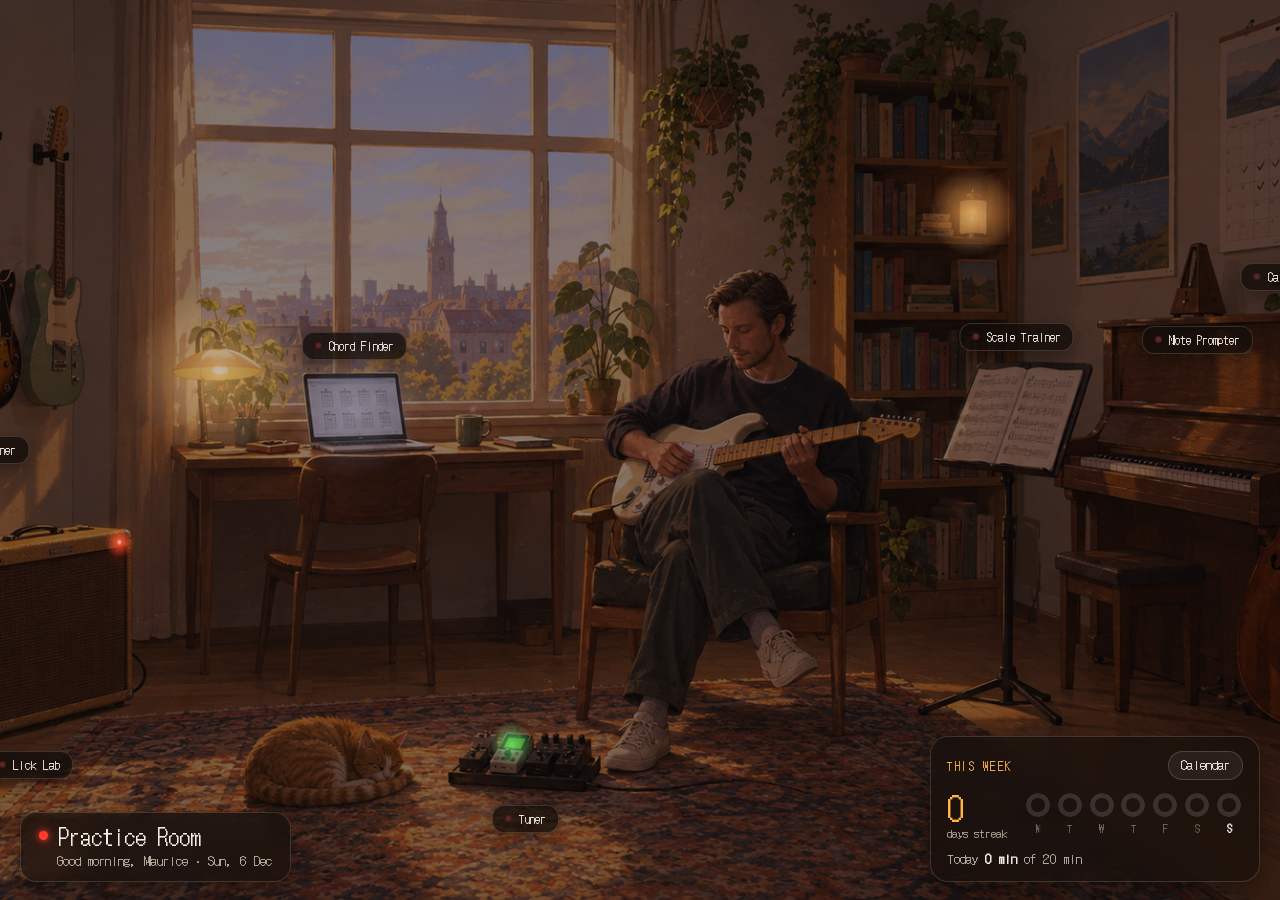
==== index.html @ 61f222e4 "Chord Finder round 2, jazz-guitar voice, Home polish Chord Finder - Progressions: centred "choose a " ====
<!doctype html>
<html lang="en">
<head>
<meta charset="utf-8">
<meta name="viewport" content="width=device-width, initial-scale=1, viewport-fit=cover">
<title>Practice Room</title>
<link rel="preconnect" href="https://fonts.googleapis.com">
<link href="https://fonts.googleapis.com/css2?family=Bricolage+Grotesque:opsz,wght@12..96,400;12..96,600;12..96,800&family=JetBrains+Mono:wght@400;600&family=DotGothic16&family=Pixelify+Sans:wght@400..700&family=VT323&family=Space+Mono:wght@400;700&family=Handjet:wght@300..700&display=swap" rel="stylesheet">
<style>
/* ════════════════════════════════════════════════════════════════════════════
   HOME · Practice Room (de kamer)
   Eén schermvullend beeld (home/room.png). Elk object in de kamer is een link naar een trainer.
   · Klikzones en labelplekken staan in "JOUW INSTELLINGEN" onderaan (TOOLS: spot + at).
   · Druk op E: bewerkmodus. Labels slepen; punten klikken rond een object en "Use zone" = nieuwe klikzone.
     Dat zijn overrides in practiceRoom.room (pos/zone, per bestandsnaam) bovenop TOOLS; "Copy as TOOLS code" maakt ze vast.
   · Druk op S: geheim menu (lettertype, labels, dag/nacht, beweging). Bewaard in deze browser (practiceRoom.room).
   · Beweging, zonder het beeld zelf te vervormen: lampjes flakkeren/pulseren, stof in de zonnestraal,
     damp uit de mok, zzz bij de kat, af en toe vogels achter het raam. Alles in SCENE (hoort bij dit beeld). Uit: motion:false.
   · Hover: alleen het label reageert (rec-lampje gaat aan), het beeld blijft zoals het is.
   · Dagdeel: 's avonds en 's nachts wordt de kamer donkerder en gaan de lampen meer gloeien.
     Testen: index.html?hour=22
   ════════════════════════════════════════════════════════════════════════════ */
:root{--bg:#0b0806;--tx:#f5efe6;--mut:#b8b0a3;--mut2:#7d766b;--glow:#ffb547;--teal:#4fe3d0;--violet:#b98cff;--rose:#ff8fab;--sky:#7cc4ff;
  --glass:rgba(18,13,10,.62);--rec:#ff3b30;
  --df:"DotGothic16";--dw:400;--dfs:1;--dls:0;   /* lo-fi lettertype voor titels en labels (keuze in het menu S) */
 --line:rgba(255,231,200,.16);color-scheme:dark}
*{box-sizing:border-box}
[hidden]{display:none!important}
html,body{height:100%}
body{margin:0;overflow:hidden;background:var(--bg);color:var(--tx);font:16px/1.5 "Bricolage Grotesque",-apple-system,BlinkMacSystemFont,system-ui,sans-serif;-webkit-font-smoothing:antialiased}
a{color:var(--tx)}
button{font:inherit;color:inherit;cursor:pointer}
a:focus-visible,button:focus-visible{outline:3px solid var(--glow);outline-offset:3px;border-radius:8px}
.m{font-family:"JetBrains Mono",ui-monospace,Menlo,monospace}
/* lo-fi lettertype: titel, labels, mini-kalender, kop van de kalender */
.brand h1,.brand p,.lab,.mh span,.mh button,.big b,.big small,.wk div,.mt,.calh h2,.cst b,.setbox h3{font-family:var(--df),"Bricolage Grotesque",sans-serif;letter-spacing:var(--dls)}
.brand h1,.lab b,.big b,.calh h2,.cst b,.setbox h3{font-weight:var(--dw)}

/* ── scène: het beeld bedekt altijd het hele venster; alles erin schaalt mee (posities in % van het beeld) ── */
.scene{position:fixed;inset:0;overflow:hidden;background:#1a110a;transition:filter .4s ease,transform .4s ease}
/* overgang naar een trainer: de kamer wordt iets onscherp en een warme sluier (zelfde kleur als --bg van shared/room.css)
   komt eroverheen; de trainer begint in diezelfde kleur en laat hem weer wegvloeien. Aankomen op Home: sluier vloeit weg
   zodra het beeld geladen is. Firefox kent geen View Transitions tussen pagina's, dus gewoon CSS. */
html{background:#8b5430}
.veil{position:fixed;inset:0;z-index:40;background:#8b5430;opacity:0;pointer-events:none;transition:opacity .38s ease}
body.arriving .veil{opacity:1;transition:none}
body.leave .veil{opacity:1}
body.leave .scene{filter:blur(4px);transform:scale(1.015)}
body.leave .brand,body.leave .mini{opacity:0;transition:opacity .25s}
.room{position:absolute;left:50%;top:50%;width:max(100vw,calc(100vh * var(--ar)));aspect-ratio:var(--ar);transform:translate(-50%,-50%)}
.art{position:absolute;inset:0;width:100%;height:100%;display:block;user-select:none;-webkit-user-drag:none}
/* dagdeel */
.tod{position:absolute;inset:0;pointer-events:none;mix-blend-mode:multiply;opacity:0;transition:opacity 2s}
/* lichtjes: zacht gloeiend, sterker naarmate het donkerder is (--n = 0 overdag … 1 's nachts) */
.gl{position:absolute;transform:translate(-50%,-50%);aspect-ratio:1;pointer-events:none;mix-blend-mode:screen;opacity:calc(var(--a) + var(--n,0) * var(--b))}
.gl i{position:absolute;inset:0;border-radius:50%;background:radial-gradient(circle,var(--c) 0,transparent 68%);animation:var(--k) var(--d) ease-in-out infinite}
@keyframes kFlick{0%,100%{opacity:1}7%{opacity:.82}9%{opacity:.97}31%{opacity:.9}52%{opacity:1}64%{opacity:.86}67%{opacity:.98}88%{opacity:.92}}
@keyframes kPulse{50%{opacity:.45}}
@keyframes kSlow{50%{opacity:.7;transform:scale(1.05)}}
.room.nolights .gl i{animation:none}
canvas.fx{position:absolute;inset:0;width:100%;height:100%;pointer-events:none}
/* hover: het object licht op */
svg.hit{position:absolute;inset:0;width:100%;height:100%}
.hp{fill:transparent;cursor:pointer;outline:none}
.hbg{fill:transparent;pointer-events:none}
/* labels bij de objecten */
.lab{position:absolute;transform:translate(-50%,-50%);display:grid;justify-items:center;gap:2px;text-decoration:none;padding:5px 12px 6px;border-radius:12px;
  background:rgba(18,13,10,.76);border:1px solid var(--line);box-shadow:0 6px 18px rgba(0,0,0,.35);
  font-size:calc(clamp(12px,.78vw,15px) * var(--dfs));line-height:1.25;white-space:nowrap;transition:background .25s,border-color .25s,opacity .2s}
body.lab-hover .lab:not(.on):not(:focus-visible){opacity:0;pointer-events:none}   /* menu: labels alleen bij hover */
body.lab-idle .lab:not(.on):not(:focus-visible){opacity:0;pointer-events:none;transition:opacity 1.6s ease}   /* menu: vervagen na x s zonder muis */
body.edit .lab{opacity:1!important;pointer-events:auto!important;cursor:grab;outline:1px dashed var(--teal);outline-offset:2px}   /* bewerkmodus: slepen */
body.edit .lab.drag{cursor:grabbing;border-color:var(--teal);z-index:3}
.lab b{display:flex;align-items:center;gap:7px}
.lab b::before{content:"";width:7px;height:7px;border-radius:50%;background:#5a2723;box-shadow:inset 0 0 0 1px rgba(0,0,0,.35);transition:background .15s,box-shadow .15s}   /* rec-lampje: uit */
.lab.on b::before{background:var(--rec);box-shadow:0 0 6px var(--rec),0 0 14px rgba(255,59,48,.55)}                                                            /* … en aan bij hover */
.lab small{position:absolute;left:50%;top:calc(100% + 6px);transform:translate(-50%,-4px);padding:4px 10px;border-radius:10px;background:rgba(20,14,10,.85);border:1px solid var(--line);
  color:#ffd79a;font-size:.86em;opacity:0;pointer-events:none;transition:opacity .25s,transform .25s}
.lab .bd{position:absolute;right:-8px;top:-8px;min-width:20px;height:20px;padding:0 6px;border-radius:999px;background:var(--teal);color:#06201c;font:600 11px/20px "JetBrains Mono",monospace;text-align:center;box-shadow:0 0 12px rgba(79,227,208,.6)}
.lab.on{background:rgba(30,20,12,.88);border-color:rgba(255,190,110,.5);z-index:2}
.lab.on small{opacity:1;transform:translate(-50%,0)}
/* bewerkmodus (toets E) */
body.edit .hp{fill:rgba(79,227,208,.12);stroke:var(--teal);stroke-width:1.5;stroke-dasharray:5 4;vector-effect:non-scaling-stroke}
body.edit .hbg{pointer-events:all;cursor:crosshair}
.draft{fill:rgba(255,181,71,.15);stroke:var(--glow);stroke-width:2;vector-effect:non-scaling-stroke;pointer-events:none}
.edbox{position:fixed;right:16px;bottom:16px;z-index:20;width:420px;padding:14px;border-radius:14px;background:#16120f;border:1px solid var(--teal);font-size:13px;box-shadow:0 18px 40px rgba(0,0,0,.6)}
.edbox p{margin:0 0 8px;color:var(--mut)}.edbox p b{color:var(--tx)}.edbox .fine{margin:10px 0 0;font-size:12px;color:var(--mut2)}
.edbox ul{margin:0 0 10px;padding-left:18px;color:var(--mut)}.edbox li{margin:2px 0}
.edbox select{background:#0d0b09;color:var(--tx);border:1px solid var(--line);border-radius:8px;padding:5px 8px;font:inherit}
.edbox .calbtn:disabled{opacity:.4;cursor:default}
.edbox textarea{width:100%;height:60px;background:#0d0b09;color:var(--tx);border:1px solid var(--line);border-radius:8px;font:12px/1.4 "JetBrains Mono",monospace;padding:8px;resize:vertical}
.edbox .row{display:flex;gap:8px;margin-top:8px;align-items:center}.edbox output{margin-left:auto;color:var(--teal)}
/* geheim menu (toets S) */
.setbox{position:fixed;right:16px;top:16px;z-index:21;width:330px;max-height:calc(100vh - 32px);overflow:auto;padding:14px 16px;border-radius:16px;background:#16120f;border:1px solid rgba(255,59,48,.45);font-size:13px;box-shadow:0 18px 40px rgba(0,0,0,.6)}
.sh{display:flex;align-items:center;justify-content:space-between}.setbox h3{margin:0;font-size:calc(20px * var(--dfs))}
.x2{width:30px;height:30px;border-radius:50%;border:1px solid rgba(255,255,255,.16);background:transparent;font-size:14px}.x2:hover{border-color:var(--glow)}
.setbox .note{margin:4px 0 6px;color:var(--mut);font-size:12px}
.sgh{margin:12px 0 2px;font-size:11px;letter-spacing:.14em;text-transform:uppercase;color:var(--glow)}
.sr{display:flex;align-items:center;justify-content:space-between;gap:10px;padding:4px 0;cursor:pointer}.sr.sub{padding-left:14px;color:var(--mut)}.sr.off{opacity:.35;pointer-events:none}
.sr select{background:#0d0b09;color:var(--tx);border:1px solid var(--line);border-radius:8px;padding:4px 8px;font:inherit;max-width:180px}
.sr input[type=checkbox]{width:16px;height:16px;accent-color:var(--rec)}.sr input[type=range]{width:110px;accent-color:var(--glow)}
.sr .rv{display:flex;align-items:center;gap:8px}.sr output{min-width:30px;text-align:right;color:var(--tx);font:12px "JetBrains Mono",monospace}
.setbox .row{display:flex;gap:8px;margin-top:12px}

/* ── vaste lagen boven de scène ── */
.brand{position:fixed;left:20px;bottom:18px;z-index:5;padding:10px 18px 11px;border-radius:16px;background:var(--glass);border:1px solid var(--line);backdrop-filter:blur(10px);-webkit-backdrop-filter:blur(10px);box-shadow:0 10px 30px rgba(0,0,0,.35)}
body.brand-tr .brand{left:auto;right:20px;bottom:auto;top:18px}   /* menu S: plek van de titel */
body.brand-tl .brand{bottom:auto;top:18px}
.brand h1{margin:0;display:flex;align-items:center;gap:10px;font-size:calc(22px * var(--dfs));line-height:1.1}
.live{width:9px;height:9px;border-radius:50%;background:var(--rec);box-shadow:0 0 6px var(--rec),0 0 16px rgba(255,59,48,.6);animation:rec 2s ease-in-out infinite}   /* rec-lampje: knippert */
@keyframes rec{0%,52%{opacity:1}62%,92%{opacity:.18;box-shadow:none}}
@keyframes pulse{50%{opacity:.35}}
.brand p{margin:3px 0 0 18px;font-size:13px;color:var(--mut)}
.mini{position:fixed;right:20px;bottom:18px;z-index:5;width:330px;padding:14px 16px 13px;border-radius:18px;background:var(--glass);border:1px solid var(--line);backdrop-filter:blur(12px);-webkit-backdrop-filter:blur(12px);box-shadow:0 14px 34px rgba(0,0,0,.4)}
.mh{display:flex;align-items:center;justify-content:space-between;gap:10px;margin-bottom:10px}
.mh span{font-size:12px;letter-spacing:.14em;text-transform:uppercase;color:var(--glow)}
.mh button{border:1px solid rgba(255,255,255,.16);background:rgba(255,255,255,.06);border-radius:999px;padding:4px 12px;font-size:12.5px}
.mh button:hover{border-color:var(--glow)}
.mrow{display:flex;align-items:center;gap:16px}
.big{display:grid;line-height:1}.big b{font-size:calc(34px * var(--dfs));color:var(--glow)}.big small{font-size:11.5px;color:var(--mut);margin-top:4px}
.wk{display:grid;grid-template-columns:repeat(7,1fr);gap:4px;flex:1}
.wk div{display:grid;justify-items:center;gap:4px;font-size:10.5px;color:var(--mut2)}
.dr{width:24px;height:24px;border-radius:50%;background:conic-gradient(var(--glow) calc(var(--p) * 1turn),rgba(255,255,255,.13) 0);-webkit-mask:radial-gradient(circle,transparent 6.5px,#000 7.5px);mask:radial-gradient(circle,transparent 6.5px,#000 7.5px)}
.dr.met{background:var(--glow);box-shadow:0 0 10px rgba(255,181,71,.55);-webkit-mask:none;mask:none}
.dr.rest{background:none;box-shadow:inset 0 0 0 1px rgba(255,255,255,.18);-webkit-mask:none;mask:none}
.dr.fut{opacity:.35}
.wk .td{color:var(--tx);font-weight:600}
.mt{margin-top:9px;font-size:13px;color:var(--mut)}.mt b{color:var(--tx)}

/* ── volledige kalender (venster) ── */
dialog.cdlg{width:min(1160px,94vw);max-height:92vh;padding:0;border:1px solid var(--line);border-radius:24px;background:rgba(16,12,10,.94);color:var(--tx);box-shadow:0 30px 80px rgba(0,0,0,.7)}
dialog.cdlg::backdrop{background:rgba(6,4,3,.5);backdrop-filter:blur(5px)}
.x{position:absolute;right:16px;top:14px;width:36px;height:36px;border-radius:50%;border:1px solid rgba(255,255,255,.16);background:transparent;font-size:18px;z-index:7}
.x:hover{border-color:var(--glow)}
.cal{position:relative;padding:28px;--cs:15px}
.calh{display:flex;flex-wrap:wrap;align-items:flex-end;justify-content:space-between;gap:16px 32px;margin-bottom:22px;padding-right:44px}
.calh h2{margin:0;font-size:36px;font-weight:800;letter-spacing:-.025em}
.cst{display:flex;flex-wrap:wrap;gap:10px 30px}.cst div{display:grid}.cst b{font-size:22px;font-weight:700;color:var(--glow)}.cst small{font-size:12px;color:var(--mut)}
.calbox{overflow-x:auto;padding-bottom:6px}
.calmo{display:grid;gap:4px;margin-left:38px;font-size:11px;color:var(--mut2);height:16px;width:max-content}
.calrow{display:flex;gap:8px;width:max-content}
.calwd{display:grid;grid-template-rows:repeat(7,var(--cs));gap:4px;width:30px;font-size:11px;color:var(--mut2)}.calwd span{line-height:var(--cs)}
.calgrid{display:grid;grid-template-rows:repeat(7,var(--cs));grid-auto-flow:column;gap:4px}
.cd{width:var(--cs);height:var(--cs);border-radius:50%;border:0;padding:0;background:rgba(255,255,255,.07);cursor:pointer;transition:transform .15s}
.cd:hover{transform:scale(1.35)}
.cd.fut{background:transparent;cursor:default}.cd.rest:not(.on){background:transparent;box-shadow:inset 0 0 0 1px rgba(255,255,255,.12)}
.cd.on{box-shadow:0 0 8px rgba(255,181,71,.25)}
.cd.met{box-shadow:0 0 0 2px #f5efe6,0 0 12px 2px rgba(255,181,71,.45);opacity:1!important}
.cd.today:not(.met){outline:2px solid var(--glow);outline-offset:2px;animation:pulse 2.4s ease-in-out infinite}
.calf{display:flex;flex-wrap:wrap;align-items:center;justify-content:space-between;gap:12px;margin-top:16px}
.callg{display:flex;flex-wrap:wrap;gap:8px 20px;font-size:13px;color:var(--mut)}
.callg i{display:inline-block;width:11px;height:11px;border-radius:50%;margin-right:7px;vertical-align:-1px}
.callg i.p{background:var(--violet)}.callg i.c{background:var(--rose)}.callg i.f{background:var(--teal)}.callg i.s{background:var(--glow)}.callg i.cf{background:var(--sky)}.callg i.m{background:#f5efe6}.callg i.r{background:transparent;box-shadow:inset 0 0 0 2px #f5efe6}
.calbtn{border:1px solid rgba(255,255,255,.14);background:rgba(255,255,255,.05);color:var(--tx);border-radius:999px;padding:7px 14px;font:inherit;font-size:13px;cursor:pointer}
.calbtn:hover,.calbtn[aria-expanded="true"]{border-color:var(--glow)}
.calgoals{margin-top:14px;padding-top:14px;border-top:1px solid rgba(255,255,255,.08)}.calgoals p{margin:0 0 10px;font-size:13px;color:var(--mut)}
.gl2{display:flex;flex-wrap:wrap;gap:10px}.gl2 label{display:grid;gap:4px;font-size:12px;color:var(--mut)}
.gl2 input{width:84px;background:rgba(255,255,255,.06);border:1px solid rgba(255,255,255,.14);border-radius:10px;color:var(--tx);padding:7px 9px;font:inherit;font-size:15px}
.gl2 small{font-size:11px;color:var(--mut2)}
.caltip{position:absolute;z-index:5;white-space:pre-line;pointer-events:none;background:#16151c;border:1px solid rgba(255,255,255,.14);border-radius:10px;padding:8px 11px;font-size:12.5px;line-height:1.45;max-width:340px;box-shadow:0 12px 30px rgba(0,0,0,.5)}
.calpop{position:absolute;z-index:6;width:250px;background:#16151c;border:1px solid rgba(255,181,71,.4);border-radius:14px;padding:14px;box-shadow:0 18px 40px rgba(0,0,0,.6)}
.calpop p{margin:4px 0 10px;font-size:13px;color:var(--mut)}
.stp{display:flex;align-items:center;justify-content:space-between;gap:8px;margin-bottom:10px}
.stp button{width:36px;height:36px;border-radius:50%;border:1px solid rgba(255,255,255,.18);background:transparent;color:var(--tx);font-size:20px;cursor:pointer}
.stp output{font-size:20px;font-weight:700;color:var(--glow)}
.qk{display:flex;flex-wrap:wrap;gap:6px}.qk button{border:0;border-radius:999px;padding:5px 10px;background:rgba(255,255,255,.08);color:var(--tx);font:inherit;font-size:12px;cursor:pointer}
.qk button:hover,.stp button:hover{background:rgba(255,181,71,.2)}
.bk{margin-top:22px;padding-top:18px;border-top:1px solid rgba(255,255,255,.08);display:grid;justify-items:center;text-align:center;color:var(--mut)}.bk .prb-row{justify-content:center}
.prb-row{display:flex;flex-wrap:wrap;gap:8px}.prb-msg{margin:8px 0 0;font-size:13px;line-height:1.45;opacity:.8}
.foot{margin:14px 0 0;font-size:13px;color:var(--mut2);text-align:center}
@media (prefers-reduced-motion:reduce){.gl i,.live{animation:none}.scene,.lab{transition:none}body.leave .scene{filter:none;transform:none}}   /* de sluier vervaagt wel (alleen doorzichtigheid) */
</style>
</head>
<body class="arriving">
<div class="scene" id="scene">
  <div class="room" id="room">
    <img class="art" id="art" alt="" draggable="false">
    <div class="tod" id="todCool"></div>
    <div class="tod" id="todNight"></div>
    <div id="gls"></div>
    <canvas class="fx" id="fx" aria-hidden="true"></canvas>
    <svg class="hit" id="hit" aria-hidden="true"></svg>
    <nav id="labs" aria-label="Trainers"></nav>
  </div>
</div>

<header class="brand"><h1><span class="live" aria-hidden="true"></span><span id="brandT"></span></h1><p id="greet"></p></header>

<aside class="mini" id="mini" aria-label="Practice this week">
  <div class="mh"><span id="miniH"></span><button type="button" id="openCal"></button></div>
  <div class="mrow"><div class="big"><b id="mStreak">0</b><small id="mStreakL"></small></div><div class="wk" id="mWeek"></div></div>
  <div class="mt" id="mToday"></div>
</aside>

<dialog class="cdlg" id="calDlg" aria-labelledby="calH">
  <button type="button" class="x" id="calClose" aria-label="Close">✕</button>
  <!-- oefenkalender: één stip per dag; teal = Fretboard, goud = Scale, violet = Note Prompter, wit = zonder app; ring = dagdoel gehaald -->
  <section class="cal" id="cal">
    <div class="calh"><h2 id="calH"></h2><div class="cst" id="calStats"></div></div>
    <div class="calbox"><div class="calmo" id="calMonths"></div><div class="calrow"><div class="calwd" id="calWd"></div><div class="calgrid" id="calGrid" role="grid"></div></div></div>
    <div class="calf"><div class="callg" id="calLegend"></div><button type="button" class="calbtn" id="calGoalsBtn" aria-expanded="false"></button></div>
    <div class="calgoals" id="calGoals" hidden></div>
    <div class="caltip" id="calTip" role="tooltip" hidden></div>
    <div class="calpop" id="calPop" role="dialog" hidden></div>
    <div class="bk" aria-label="Backup"><div id="prBackup" data-app="Home" data-btn="calbtn"></div></div>
    <p class="foot" id="foot"></p>
  </section>
</dialog>

<div class="veil" aria-hidden="true"></div>

<div class="edbox" id="edBox" hidden>
  <p><b>Edit mode</b> · press E to leave</p>
  <ul>
    <li><b>Move a label:</b> drag it. It stays there.</li>
    <li><b>New click zone:</b> click points around an object (dashed = current zones), pick the object below and press <b>Use zone</b>.</li>
  </ul>
  <textarea id="edOut" readonly spellcheck="false" placeholder="Points of the new zone appear here"></textarea>
  <div class="row"><button type="button" class="calbtn" id="edUndo">Undo point</button><button type="button" class="calbtn" id="edClear">Clear</button><output class="m" id="edPos"></output></div>
  <div class="row"><select id="edFor" aria-label="Object for the new zone"></select><button type="button" class="calbtn" id="edUse">Use zone</button></div>
  <div class="row"><button type="button" class="calbtn" id="edReset">Reset positions</button><button type="button" class="calbtn" id="edCode">Copy as TOOLS code</button><output id="edMsg"></output></div>
  <p class="fine">Changes are saved in this browser only. To keep them for good (other browsers too), press <b>Copy as TOOLS code</b> and paste it over <span class="m">const TOOLS</span> in index.html.</p>
</div>

<div class="setbox" id="setBox" role="dialog" aria-labelledby="setH" hidden>
  <div class="sh"><h3 id="setH">Settings</h3><button type="button" class="x2" id="setClose" aria-label="Close">✕</button></div>
  <p class="note">Secret menu: press S to open or close. Saved in this browser.</p>
  <div id="setRows"></div>
  <p class="note" id="setRm" hidden>Animations are turned off in Windows, so the room stays still.</p>
  <div class="row"><button type="button" class="calbtn" id="setReset">Reset to defaults</button></div>
</div>

<script>

/* ══ BACK-UP · gelijk in alle Practice Room-pagina's (Home, Fretboard Trainer, Scale Trainer, Note Prompter, Chord Moves) ══════
   Exporteren: alle Practice Room-gegevens die deze pagina kan zien → één .json-bestand in je Downloads.
   Importeren: één of meer van die bestanden → samenvoegen met wat er al is → pagina herladen.
     · Instellingen, voortgang en progressies: de geïmporteerde versie vervangt de huidige.
     · Oefenlogboeken en zelf ingevulde minuten (kalender): per dag samengevoegd, de hoogste waarde blijft.
   Het wegschrijven gebeurt ná het herladen en vóórdat de app zijn gegevens leest, zodat de app ze niet meteen
   weer overschrijft met wat hij nog in zijn geheugen had.
   Knoppen verschijnen in elk element met id="prBackup" (data-app = naam van de pagina, data-btn = knopstijl). */
var PRB=(function(){
  'use strict';
  var RX=/^(fretTrainer|toonladderTrainer|practiceRoom|notePrompter|chordMoves|chordFinder)/;
  var APPS=[['fretTrainer','Fretboard Trainer'],['toonladderTrainer','Scale Trainer'],['notePrompter','Note Prompter'],['chordMoves','Chord Moves'],['chordFinder','Chord Finder'],['practiceRoom','Home and shared settings']];
  var LOGS=/(\.log|:log|^practiceRoom\.manual)$/;
  var TXT={exp:'Export backup',imp:'Import backup…',
    saved:function(f,list){return 'Saved '+f+' with: '+list+'.';},
    missing:function(list){return ' Not visible from this page: '+list+'. If you used that in this browser, export from there too.';},
    done:function(list,n){return 'Imported '+n+' item'+(n===1?'':'s')+': '+list+'.';},
    none:'Nothing to export yet.',bad:function(n){return n+' file'+(n===1?' is':'s are')+' not a Practice Room backup.';},
    note:'One file with your progress, settings and practice log. Use it to move to another browser or computer.'};
  var ls=null;try{ls=window.localStorage;}catch(e){}

  /* een vorige import afmaken (na het herladen, vóór de app iets leest) */
  try{var pend=sessionStorage.getItem('prImport');
    if(pend&&ls){sessionStorage.removeItem('prImport');var P=JSON.parse(pend);
      Object.keys(P.data).forEach(function(k){if(RX.test(k))ls.setItem(k,P.data[k]);});
      sessionStorage.setItem('prImportDone',JSON.stringify({apps:P.apps,n:P.n,bad:P.bad}));}}catch(e){}

  function appsIn(keys){return APPS.filter(function(a){return keys.some(function(k){return k.indexOf(a[0])===0;});}).map(function(a){return a[1];});}
  function snapshot(){var d={};if(!ls)return d;for(var i=0;i<ls.length;i++){var k=ls.key(i);if(k&&RX.test(k))d[k]=ls.getItem(k);}return d;}
  /* logboeken per dag samenvoegen: de grootste waarde (seconden of minuten) wint */
  function mergeLog(a,b){var A,B;try{A=JSON.parse(a)||{};}catch(e){A={};}try{B=JSON.parse(b)||{};}catch(e){return a;}
    var size=function(v){return typeof v==='number'?v:v&&typeof v==='object'?(+v.s||0):0;};
    Object.keys(B).forEach(function(day){if(!(day in A)||size(B[day])>size(A[day]))A[day]=B[day];});
    return JSON.stringify(A);}
  function stamp(){var d=new Date();return d.getFullYear()+'-'+('0'+(d.getMonth()+1)).slice(-2)+'-'+('0'+d.getDate()).slice(-2);}

  function doExport(app,msg){var data=snapshot(),keys=Object.keys(data);
    if(!keys.length){msg(TXT.none);return;}
    var file='practice-room-backup-'+stamp()+'.json';
    var blob=new Blob([JSON.stringify({type:'practice-room-backup',v:1,created:new Date().toISOString(),from:app,data:data},null,1)],{type:'application/json'});
    var a=document.createElement('a');a.href=URL.createObjectURL(blob);a.download=file;document.body.appendChild(a);a.click();
    setTimeout(function(){URL.revokeObjectURL(a.href);a.remove();},3000);
    var have=appsIn(keys),miss=APPS.slice(0,4).map(function(x){return x[1];}).filter(function(n){return have.indexOf(n)<0;});
    msg(TXT.saved(file,have.join(', '))+(miss.length?TXT.missing(miss.join(', ')):''));}

  function doImport(files,msg){
    Promise.all([].map.call(files,function(f){return f.text();})).then(function(texts){
      var cur=snapshot(),out={},bad=0;
      texts.forEach(function(t){var o;try{o=JSON.parse(t);}catch(e){o=null;}
        if(!o||o.type!=='practice-room-backup'||!o.data||typeof o.data!=='object'){bad++;return;}
        Object.keys(o.data).forEach(function(k){var v=o.data[k];if(!RX.test(k)||typeof v!=='string')return;
          var base=k in out?out[k]:cur[k];out[k]=LOGS.test(k)&&base!=null?mergeLog(base,v):v;});});
      var keys=Object.keys(out);
      if(!keys.length){msg(TXT.bad(bad||files.length));return;}
      try{sessionStorage.setItem('prImport',JSON.stringify({data:out,apps:appsIn(keys),n:keys.length,bad:bad}));}catch(e){msg('Could not import: '+e.message);return;}
      location.reload();});}

  function mount(){var el=document.getElementById('prBackup');if(!el||el.dataset.ready)return;el.dataset.ready='1';
    var app=el.dataset.app||document.title,cls=el.dataset.btn||'';
    el.innerHTML='<div class="prb-row"><button type="button" class="'+cls+'" data-prb="exp">'+TXT.exp+'</button>'
      +'<button type="button" class="'+cls+'" data-prb="imp">'+TXT.imp+'</button>'
      +'<input type="file" accept=".json,application/json" multiple hidden aria-label="Backup files"></div>'
      +'<p class="prb-msg" role="status">'+TXT.note+'</p>';
    var m=el.querySelector('.prb-msg'),inp=el.querySelector('input'),msg=function(t){m.textContent=t;};
    el.querySelector('[data-prb="exp"]').onclick=function(){doExport(app,msg);};
    el.querySelector('[data-prb="imp"]').onclick=function(){inp.value='';inp.click();};
    inp.onchange=function(){if(inp.files&&inp.files.length)doImport(inp.files,msg);};
    try{var dn=sessionStorage.getItem('prImportDone');if(dn){sessionStorage.removeItem('prImportDone');var D=JSON.parse(dn);
      msg(TXT.done(D.apps.join(', '),D.n)+(D.bad?' '+TXT.bad(D.bad):''));var dt=el.closest('details');if(dt)dt.open=true;var hs=el.closest('[hidden]');if(hs)hs.hidden=false;if(el.scrollIntoView)setTimeout(function(){el.scrollIntoView({block:'center'});},300);}}catch(e){}}
  if(document.readyState==='loading')document.addEventListener('DOMContentLoaded',mount);else setTimeout(mount,0);
  return{mount:mount,mergeLog:mergeLog};
})();
/* ╔══════════════════════════════════════════════════════════════════════════╗
   ║  JOUW INSTELLINGEN — alleen hier aanpassen                                ║
   ║  Pas de tekst tussen de aanhalingstekens aan. Laat komma's en haakjes      ║
   ║  staan. Na opslaan: pagina vernieuwen.                                    ║
   ╚══════════════════════════════════════════════════════════════════════════╝ */
const CONFIG={
  name:'Maurice',
  brand:'Practice Room',
  greetings:{morning:'Good morning',afternoon:'Good afternoon',evening:'Good evening',night:'Good night'},
  image:'home/room.png',     /* het beeld van de kamer */
  imageSize:[1672,941],      /* breedte en hoogte in pixels; alle coördinaten hieronder gaan over dit beeld */
  dayNight:true,             /* false = altijd de kamer zoals op het beeld */
  motion:true,               /* false = de kamer staat stil (lampjes, stofjes, damp, vogels) */
                             /* dayNight en motion zijn de standaard; het geheime menu (toets S) overschrijft ze en onthoudt dat in deze browser */
  footer:'Progress is saved in this browser. Open the trainers in the same browser to keep it.'
};

/* Trainers: één blok { … } per trainer.
   spot = de klikzone: punten [x,y] rond het object, in pixels van het beeld (druk E op de pagina om ze te tekenen).
   at   = waar het label staat [x,y].
   Makkelijker: druk E op de pagina, sleep de labels en teken zones; "Copy as TOOLS code" geeft dit hele blok terug om hier te plakken.
   live = 'fretboard', 'scales', 'prompter' of 'moves' toont je actuele voortgang in het label.
   (Chord Moves, de piano, staat hier bewust niet meer; chord-moves.html en zijn gegevens blijven bestaan.) */
const TOOLS=[
  {file:'fretboard-trainer.html', name:'Fretboard Trainer', tagline:'Find every note, on every string.', live:'fretboard',
   spot:[[0,240],[42,232],[50,92],[46,64],[64,58],[82,90],[78,232],[102,250],[136,250],[138,88],[150,82],[162,88],[166,252],[194,270],[210,268],[214,110],[222,104],[234,108],[236,268],[254,286],[254,420],[236,428],[198,420],[160,434],[120,432],[100,446],[60,450],[0,447]], at:[126,470]},
  {file:'lick-lab.html', name:'Lick Lab', tagline:'Record a lick, play it over every chord.',
   spot:[[92,568],[110,560],[180,553],[185,546],[235,545],[240,552],[300,555],[306,565],[305,738],[290,750],[150,772],[96,772]], at:[198,800]},
  {file:'chord-finder.html', name:'Chord Finder', tagline:'Every voicing of a chord, all over the neck.',
   spot:[[484,392],[589,387],[592,456],[622,463],[620,474],[498,476],[486,466]], at:[537,362]},
  {file:'tuner.html', name:'Tuner', tagline:'Strobe tuner, through your audio interface.',
   spot:[[640,778],[662,767],[700,762],[760,764],[784,768],[795,796],[792,824],[700,828],[641,826],[635,800]], at:[716,856]},
  {file:'toonladder-trainer.html', name:'Scale Trainer', tagline:'Scales, arpeggios and progressions.', live:'scales',
   spot:[[1150,381],[1311,376],[1292,497],[1226,501],[1226,700],[1286,756],[1274,763],[1220,714],[1130,754],[1122,746],[1210,700],[1210,499],[1144,491]], at:[1230,352]},
  {file:'note-prompter.html', name:'Note Prompter', tagline:'Random notes and chords, on your foot pedal.', live:'prompter',
   spot:[[1410,255],[1428,255],[1452,328],[1387,330]], at:[1419,356]},
];
/* De wandkalender opent je oefenkalender. */
const CALSPOT={name:'Calendar',spot:[[1440,30],[1500,12],[1572,8],[1575,250],[1444,264]],at:[1508,290]};
/* ═════════════════════════ einde van jouw instellingen ═════════════════════ */

/* SCÈNE — hoort bij home/room.png. Nieuw beeld? Dan deze punten opnieuw afstemmen (E toont coördinaten).
   gl = lichtje: at = plek, r = straal, c = kleur, a = sterkte overdag, b = extra 's nachts
   fx = dingen die het canvas tekent */
const SCENE={
  gl:[
    {at:[395,392],r:95,c:'rgba(255,190,110,.55)',a:.55,b:.6,k:'kFlick',d:6},                  /* bureaulamp */
    {at:[1184,222],r:48,c:'rgba(255,170,90,.7)',a:.5,b:.6,k:'kFlick',d:4.3},                  /* lantaarntje in de kast */
    {at:[292,567],r:16,c:'rgba(255,70,40,.95)',a:.7,b:.3,k:'kPulse',d:2.8},                   /* lampje versterker */
    {at:[702,778],r:24,c:'rgba(90,255,120,.75)',a:.5,b:.5,k:'kPulse',d:3.4},                  /* tuner */
    {at:[537,428],r:75,c:'rgba(190,210,255,.28)',a:.4,b:.6,k:'kSlow',d:7},                    /* laptopscherm */
  ],
  fx:{
    beam:[[380,40],[800,40],[1150,880],[420,900]],   /* zonnestraal met stofjes: hoeken boven-links, boven-rechts, onder-rechts, onder-links */
    steam:[661,437],                                   /* mok */
    zzz:[590,768],                                     /* kat: hier beginnen de z'tjes */
    panes:[[371,30,515,131],[371,150,515,420],[535,35,721,136],[535,155,721,420],[741,44,803,142],[741,159,803,420]]   /* ruiten: vogels vliegen alleen daarachter */
  }
};

/* Overige teksten. Mag je ook aanpassen. */
const TEXT={
  cal:{title:'Your practice',streak:n=>n===1?'day streak':'days streak',best:'longest streak',week:'this week',month:'this month',today:'today / goal',rest:'rest day',
       fret:'Fretboard Trainer',scale:'Scale Trainer',prompt:'Note Prompter',moves:'Chord Moves',finder:'Chord Finder',manual:'Without the app',promptT:(m,n)=>`Prompter ${m}`+(n?` (${n} prompts)`:''),movesT:(m,l)=>`Chord Moves ${m}`+(l?` (${l})`:''),finderT:(m,l)=>`Chord Finder ${m}`+(l?` (${l})`:''),goalMet:'Daily goal met',none:'no practice',goal:g=>`goal ${g}`,
       fretT:(m,n,p)=>`Fretboard ${m}`+(n?` (${n} notes, ${p}% right)`:''),scaleT:(m,l)=>`Scale ${m}`+(l?` (${l})`:''),manT:m=>`Without the app ${m}`,
       popQ:'Practised without the app?',less:'5 minutes less',more:'5 minutes more',clear:'Clear',
       goalsBtn:'Daily goals',goalsHelp:'Minutes per day of the week. 0 = rest day: it doesn’t count and doesn’t break your streak.',
       wd:['Mon','Tue','Wed','Thu','Fri','Sat','Sun'],wdLong:['Monday','Tuesday','Wednesday','Thursday','Friday','Saturday','Sunday']},
  mini:{title:'This week',open:'Calendar',today:(a,b)=>`Today <b>${a}</b> of ${b}`,rest:'Rest day today',wd:['M','T','W','T','F','S','S']},
  due:n=>n===1?'1 note due today':`${n} notes due today`,caughtUp:'All caught up for today',
  promptToday:n=>`${n} prompts today`,movesLearned:(n,t)=>`${n} of ${t} moves learned`,calSub:n=>n?`${n} day streak`:'Your practice log'
};

/* ════════════════════════════════════════════════════════════════════════════
   Vanaf hier: de werking van de pagina.
   ════════════════════════════════════════════════════════════════════════════ */
(function(){
'use strict';
const $=s=>document.querySelector(s);
const esc=s=>String(s).replace(/[&<>"]/g,c=>({'&':'&amp;','<':'&lt;','>':'&gt;','"':'&quot;'}[c]));
const reduce=matchMedia('(prefers-reduced-motion: reduce)').matches;   /* Windows: animaties uit → kamer staat stil */
const [W,H]=CONFIG.imageSize,IMG=CONFIG.image;
const px=x=>(x/W*100).toFixed(3)+'%',py=y=>(y/H*100).toFixed(3)+'%';
const read=k=>{try{return JSON.parse(localStorage.getItem(k)||'null');}catch(e){return null;}};
/* Gegevens die een trainer meegaf in de link naar Home (#pr=…): bewaren in Home's eigen cache. */
let CACHE=read('practiceRoom.cache')||{};
(function(){const m=/[#&]pr=([^&]*)/.exec(location.hash);if(!m)return;
  try{const d=JSON.parse(decodeURIComponent(m[1]));if(d&&typeof d==='object'){Object.assign(CACHE,d);localStorage.setItem('practiceRoom.cache',JSON.stringify(CACHE));}}catch(e){}
  try{history.replaceState(null,'',location.pathname+location.search);}catch(e){}})();
addEventListener('hashchange',()=>{if(/[#&]pr=/.test(location.hash))location.reload();});

/* ── gegevens uit de trainers (alleen lezen) ── */
function fretDue(){const sum=read('practiceRoom.fretSum');if(sum&&Array.isArray(sum.due))return{due:sum.due.length,practised:sum.practised};
  const s=read('fretTrainer.v1');if(!s||typeof s!=='object')return CACHE.fret&&Array.isArray(CACHE.fret.due)?{due:CACHE.fret.due.length,practised:CACHE.fret.practised}:null;
  const today=Math.floor((Date.now()-new Date().getTimezoneOffset()*6e4)/864e5)+(+s.off||0);
  const due=Object.values(s.srs||{}).filter(e=>e&&e.due<=today).length;
  return{due,practised:Object.keys(s.stats||{}).length};}
function progName(){const s=read('toonladderTrainer:v1');
  if(!s||!Array.isArray(s.progs)||!s.progs.length)return CACHE.scale&&CACHE.scale.p&&CACHE.scale.p.name||null;
  const p=s.progs.find(x=>x.id===(s.view&&s.view.prog))||s.progs[0];return p&&p.name||null;}
/* label: tweede regel (bij hover) en eventueel een teller */
function summary(t){
  if(t.live==='fretboard'){const d=fretDue();if(d&&d.practised)return d.due?{line:TEXT.due(d.due),badge:d.due}:{line:TEXT.caughtUp};}
  if(t.live==='scales'){const n=progName();if(n)return{line:n};}
  if(t.live==='prompter'){const L=read('notePrompter.log')||(CACHE.prompt&&CACHE.prompt.log)||{},td=L[dKey(new Date())];if(td&&td.n)return{line:TEXT.promptToday(td.n)};}
  if(t.live==='moves'){const m=read('practiceRoom.movesSum')||(CACHE.moves&&CACHE.moves.sum);if(m&&m.total)return{line:TEXT.movesLearned(+m.learned||0,+m.total)};}
  return{line:t.tagline||''};}

/* ══ SCÈNE ══════════════════════════════════════════════════════════════════════ */
/* key = vaste naam voor de overrides in practiceRoom.room (bestandsnaam; 'cal' = wandkalender), los van de volgorde in TOOLS */
const room=$('#room'),SPOTS=TOOLS.map((t,i)=>Object.assign({id:'t'+i,key:t.file},t)).concat([Object.assign({id:'cal',key:'cal',file:'#calendar'},CALSPOT)]);
const atOf=s=>S.pos[s.key]||s.at,spotOf=s=>S.zone[s.key]||s.spot;   /* versleept label / eigen zone (bewerkmodus) gaat vóór TOOLS */
function buildScene(){
  room.style.setProperty('--ar',W+' / '+H);document.documentElement.style.setProperty('--ar',W/H);
  $('#art').src=IMG;
  $('#gls').innerHTML=SCENE.gl.map(g=>'<div class="gl" style="left:'+px(g.at[0])+';top:'+py(g.at[1])+';width:'+px(2*g.r)+';--a:'+g.a+';--b:'+g.b+'"><i style="--c:'+g.c+';--k:'+g.k+';--d:'+g.d+'s"></i></div>').join('');
  const svg=$('#hit');svg.setAttribute('viewBox','0 0 '+W+' '+H);svg.setAttribute('preserveAspectRatio','none');
  renderZones();renderLabels();}
function renderZones(){const pts=s=>spotOf(s).map(p=>p.join(',')).join(' ');   /* punten van een klikzone */
  $('#hit').innerHTML='<rect class="hbg" width="'+W+'" height="'+H+'"/>'+SPOTS.map(s=>'<polygon class="hp" data-id="'+s.id+'" points="'+pts(s)+'"/>').join('')+'<polygon class="draft" id="draft" points=""/>';
  edShow();}   /* de schets van een nieuwe zone blijft staan */
function renderLabels(){
  $('#labs').innerHTML=SPOTS.map(s=>{const sm=s.id==='cal'?{line:TEXT.calSub(streaks(calLogs(),goals()).cur)}:summary(s),at=atOf(s);
    return '<a class="lab" href="'+esc(s.file)+'" data-id="'+s.id+'" draggable="false" style="left:'+px(at[0])+';top:'+py(at[1])+'"><b>'+esc(s.name)+'</b>'
      +(sm.line?'<small>'+esc(sm.line)+'</small>':'')+(sm.badge?'<span class="bd" aria-label="'+esc(sm.line)+'">'+sm.badge+'</span>':'')+'</a>';}).join('');
  if(active)setActive(active,1);}

/* hover: het label licht op (rec-lampje aan); het beeld blijft zoals het is. Meteen de pagina en zijn hoek alvast ophalen. */
let active=null;
function setActive(id,force){if(id===active&&!force)return;active=id;
  document.querySelectorAll('.lab').forEach(e=>e.classList.toggle('on',e.dataset.id===id));
  room.style.cursor=id?'pointer':'';if(id)prefetch(id);}
/* vooraf ophalen: de trainer, zijn hoek van de kamer (home/corners/) en de gedeelde schil. Alleen een hint aan de browser. */
const CORNER={'fretboard-trainer.html':'fretboard','toonladder-trainer.html':'scale-trainer','chord-finder.html':'chord-finder','lick-lab.html':'lick-lab','note-prompter.html':'note-prompter','tuner.html':'tuner'};
const fetched=new Set();
function prefetch(id){const s=SPOTS.find(x=>x.id===id);if(!s||s.file[0]==='#'||fetched.has(s.file))return;fetched.add(s.file);
  const hint=h=>{const l=document.createElement('link');l.rel='prefetch';l.href=h;document.head.appendChild(l);};
  hint(s.file);if(CORNER[s.file])new Image().src='home/corners/corner-'+CORNER[s.file]+'.jpg';
  if(CORNER[s.file]&&s.file!=='toonladder-trainer.html'&&!fetched.has('shared')){fetched.add('shared');['shared/room.css','shared/look.js','shared/rail.js'].forEach(hint);}}
/* weggaan: sluier erover (shared/room.css begint in dezelfde kleur), daarna pas navigeren; terugval na 600 ms */
let leaving=false;
function go(id){const s=SPOTS.find(x=>x.id===id);if(!s||leaving)return;
  if(s.file==='#calendar'){openCal();return;}
  leaving=true;prefetch(id);document.body.classList.add('leave');setActive(null);
  let done=false;const nav=()=>{if(done)return;done=true;location.href=s.file;};
  $('.veil').addEventListener('transitionend',e=>{if(e.propertyName==='opacity')nav();});setTimeout(nav,600);}
function bindScene(){
  const hit=$('#hit'),labs=$('#labs');
  hit.addEventListener('mouseover',e=>{const p=e.target.closest('.hp');if(!edit)setActive(p?p.dataset.id:null);});
  hit.addEventListener('mouseleave',()=>setActive(null));
  hit.addEventListener('click',e=>{if(edit){edClick(e);return;}const p=e.target.closest('.hp');if(p)go(p.dataset.id);});
  labs.addEventListener('mouseover',e=>{const a=e.target.closest('.lab');if(!edit)setActive(a?a.dataset.id:null);});
  labs.addEventListener('focusin',e=>{const a=e.target.closest('.lab');if(a)setActive(a.dataset.id);});
  labs.addEventListener('mouseleave',()=>setActive(null));
  labs.addEventListener('click',e=>{const a=e.target.closest('.lab');if(!a)return;if(edit){e.preventDefault();return;}
    if(e.ctrlKey||e.metaKey||e.shiftKey)return;e.preventDefault();go(a.dataset.id);});
  addEventListener('pageshow',()=>{leaving=false;document.body.classList.remove('leave');});   /* terug met de knop Vorige */
  /* aankomen: warme sluier weg zodra het beeld er is (of na 900 ms) */
  const art=$('#art'),shown=()=>setTimeout(()=>document.body.classList.remove('arriving'),30);   /* geen rAF: die wacht in een verborgen tabblad */
  if(art.complete&&art.naturalWidth)shown();else{art.addEventListener('load',shown,{once:true});art.addEventListener('error',shown,{once:true});}
  setTimeout(shown,900);
  /* labels vervagen na S.labelFade s zonder muis (0 = nooit); bewegen, een toets of klik haalt ze terug */
  ['mousemove','pointerdown','keydown','wheel'].forEach(t=>addEventListener(t,wake,{passive:true}));}
let idleT=0;
function wake(){clearTimeout(idleT);document.body.classList.remove('lab-idle');
  if(S.labelFade>0)idleT=setTimeout(()=>{if(!edit)document.body.classList.add('lab-idle');},S.labelFade*1000);}

/* ══ GEHEIM MENU (toets S) ══════════════════════════════════════════════════════
   Opslag: practiceRoom.room (alleen Home schrijft hier). Onleesbaar → kopie naar practiceRoom.room.bad, standaard gebruiken. */
const FONTS={            /* naam, font-family, gewicht, grootte-factor, letterafstand */
  dotgothic:['DotGothic16','"DotGothic16"',400,1,'0'],
  pixelify:['Pixelify Sans','"Pixelify Sans"',500,1,'0'],
  vt323:['VT323','"VT323"',400,1.3,'.01em'],
  spacemono:['Space Mono','"Space Mono"',700,.92,'-.01em'],
  handjet:['Handjet','"Handjet"',500,1.15,'0'],
  bricolage:['Bricolage (original)','"Bricolage Grotesque"',700,1,'-.02em']};
const SKEY='practiceRoom.room';
const DEF={font:'dotgothic',labels:'always',labelFade:6,brand:'bl',day:CONFIG.dayNight?'auto':'day',motion:CONFIG.motion!==false,lights:true,dust:true,dustAmount:90,steam:true,zzz:true,zzzStrength:.6,zzzEvery:3.5,birds:true};
const SETUI=[
  {k:'font',t:'select',l:'Font',o:Object.entries(FONTS).map(([k,f])=>[k,f[0]])},
  {k:'labels',t:'select',l:'Labels',o:[['always','Always visible'],['hover','Only on hover']]},
  {k:'labelFade',t:'range',l:'Fade labels after (s idle, 0 = never)',min:0,max:30,step:1},
  {k:'brand',t:'select',l:'Title panel',o:[['bl','Bottom left'],['tl','Top left'],['tr','Top right']]},
  {k:'day',t:'select',l:'Day & night',o:[['auto','Follow the clock'],['day','Always day'],['night','Always night']]},
  {h:'Motion'},
  {k:'motion',t:'check',l:'Motion in the room'},
  {k:'lights',t:'check',l:'Flickering lights',sub:1},
  {k:'dust',t:'check',l:'Dust in the sunbeam',sub:1},
  {k:'dustAmount',t:'range',l:'Amount of dust',min:20,max:200,step:10,sub:1},
  {k:'steam',t:'check',l:'Steam from the mug',sub:1},
  {k:'zzz',t:'check',l:'Cat zzz',sub:1},
  {k:'zzzStrength',t:'range',l:'zzz strength',min:.2,max:1,step:.05,sub:1},
  {k:'zzzEvery',t:'range',l:'zzz every (s)',min:1.5,max:10,step:.5,sub:1},
  {k:'birds',t:'check',l:'Birds',sub:1}];
/* pos = {key: [x,y]} versleepte labels, zone = {key: [[x,y],…]} eigen klikzones (bewerkmodus); key = bestandsnaam of 'cal' */
const okPt=p=>Array.isArray(p)&&p.length===2&&p.every(n=>typeof n==='number'&&isFinite(n)),okKey=k=>/^[\w.#-]{1,60}$/.test(k);
const clampPt=p=>[Math.round(Math.max(0,Math.min(W,p[0]))),Math.round(Math.max(0,Math.min(H,p[1])))];
const isObj=o=>o&&typeof o==='object'&&!Array.isArray(o);
function loadSet(){const s=Object.assign({},DEF,{pos:{},zone:{}});let raw=null;try{raw=localStorage.getItem(SKEY);}catch(e){}
  if(raw==null)return s;let o=null;try{o=JSON.parse(raw);}catch(e){}
  if(!isObj(o)){try{localStorage.setItem(SKEY+'.bad',raw);}catch(e){}return s;}
  SETUI.forEach(u=>{if(!u.k||!(u.k in o))return;const v=o[u.k];
    if(u.t==='check'&&typeof v==='boolean')s[u.k]=v;
    else if(u.t==='select'&&u.o.some(x=>x[0]===v))s[u.k]=v;
    else if(u.t==='range'&&typeof v==='number'&&isFinite(v))s[u.k]=Math.max(u.min,Math.min(u.max,v));});
  if(isObj(o.pos))Object.keys(o.pos).forEach(k=>{if(okKey(k)&&okPt(o.pos[k]))s.pos[k]=clampPt(o.pos[k]);});
  if(isObj(o.zone))Object.keys(o.zone).forEach(k=>{const z=o.zone[k];if(okKey(k)&&Array.isArray(z)&&z.length>=3&&z.length<=300&&z.every(okPt))s.zone[k]=z.map(clampPt);});
  return s;}
let S=loadSet();
const saveSet=()=>{try{localStorage.setItem(SKEY,JSON.stringify(S));}catch(e){}};
const moving=()=>S.motion&&!reduce;
function applySet(){const f=FONTS[S.font]||FONTS.dotgothic,r=document.documentElement.style;
  r.setProperty('--df',f[1]);r.setProperty('--dw',f[2]);r.setProperty('--dfs',f[3]);r.setProperty('--dls',f[4]);
  document.body.classList.toggle('lab-hover',S.labels==='hover');
  ['bl','tl','tr'].forEach(b=>document.body.classList.toggle('brand-'+b,S.brand===b));
  room.classList.toggle('nolights',!(moving()&&S.lights));
  applyTod();kickFx();wake();}
function renderSet(){const off=!moving();
  $('#setRows').innerHTML=SETUI.map(u=>{if(u.h)return '<div class="sgh">'+esc(u.h)+'</div>';
    const cls='sr'+(u.sub?' sub':'')+(u.sub&&off?' off':''),v=S[u.k];let c='';
    if(u.t==='check')c='<input type="checkbox" data-k="'+u.k+'"'+(v?' checked':'')+(u.k==='motion'&&reduce?' disabled':'')+'>';
    if(u.t==='select')c='<select data-k="'+u.k+'">'+u.o.map(([k,n])=>'<option value="'+k+'"'+(k===v?' selected':'')+'>'+esc(n)+'</option>').join('')+'</select>';
    if(u.t==='range')c='<span class="rv"><input type="range" data-k="'+u.k+'" min="'+u.min+'" max="'+u.max+'" step="'+u.step+'" value="'+v+'"><output>'+v+'</output></span>';
    return '<label class="'+cls+'"><span>'+esc(u.l)+'</span>'+c+'</label>';}).join('');
  $('#setRm').hidden=!reduce;}
function bindSet(){const box=$('#setBox');
  const toggle=open=>{box.hidden=!open;if(open)renderSet();};
  addEventListener('keydown',e=>{if(e.key==='Escape'&&!box.hidden){toggle(false);return;}
    if(e.key!=='s'&&e.key!=='S'||e.ctrlKey||e.metaKey||e.altKey||e.target.closest('input,textarea,select')||$('#calDlg').open)return;toggle(box.hidden);});
  $('#setClose').onclick=()=>toggle(false);
  $('#setRows').addEventListener('input',e=>{const el=e.target.closest('[data-k]');if(!el)return;const k=el.dataset.k;
    S[k]=el.type==='checkbox'?el.checked:el.type==='range'?+el.value:el.value;
    if(el.type==='range')el.nextElementSibling.textContent=el.value;
    saveSet();applySet();if(k==='motion')renderSet();});
  $('#setReset').onclick=()=>{S=Object.assign({},DEF,{pos:S.pos,zone:S.zone});saveSet();applySet();renderSet();};}   /* plekken: "Reset positions" in E */

/* ── dagdeel: n = hoe donker (0…1), m = koel ochtendlicht (0…1) ── */
const lerpT=(P,h)=>{for(let i=1;i<P.length;i++)if(h<=P[i][0]){const[a,va]=P[i-1],[b,vb]=P[i];return va+(vb-va)*(h-a)/(b-a);}return P[P.length-1][1];};
const NIGHT=[[0,1],[5,1],[7,.35],[8.5,0],[18.5,0],[20.5,.55],[22,1],[24,1]],COOL=[[0,0],[5,0],[7,.7],[9.5,0],[24,0]];
let night=0;
function applyTod(){const q=new URLSearchParams(location.search).get('hour'),d=new Date(),h=q!=null&&q!==''&&!isNaN(+q)?+q:d.getHours()+d.getMinutes()/60;
  night=S.day==='night'?1:S.day==='day'?0:lerpT(NIGHT,h);const cool=S.day==='auto'?lerpT(COOL,h):0;   /* menu: volg de klok, altijd dag of altijd nacht */
  $('#todNight').style.cssText='background:radial-gradient(70% 80% at 30% 45%,rgb(70,72,130),rgb(28,30,70));opacity:'+(night*.72).toFixed(3);
  $('#todCool').style.cssText='background:rgb(175,200,255);opacity:'+(cool*.35).toFixed(3);
  room.style.setProperty('--n',night.toFixed(3));}

/* ── canvas: stof in de zonnestraal, damp, zzz bij de kat, vogels achter het raam ──
   z'tjes en vogels zijn vooraf getekende, licht vervaagde plaatjes (sprites): zacht zoals het schilderij,
   en goedkoop per frame (geen filter tijdens het afspelen, ook vlot in Firefox). */
const SPR=4;                                                                          /* sprites: 4 px per beeldpixel */
function sprite(w,h,draw){const c=document.createElement('canvas');c.width=w*SPR;c.height=h*SPR;const g=c.getContext('2d');g.scale(SPR,SPR);g.lineCap='round';g.lineJoin='round';draw(g);return c;}
const blur=(g,b)=>{g.filter=b?'blur('+(b*SPR).toFixed(1)+'px)':'none';};
/* een z als penseelstreek: zachte gloed, daarop een iets scheve kern en een warme tweede streek */
function zSprite(){return sprite(14,14,g=>{
  const path=()=>{g.beginPath();g.moveTo(4,4.4);g.quadraticCurveTo(7,3.7,10.2,4.1);g.quadraticCurveTo(7.3,7.1,4.1,10.2);g.quadraticCurveTo(7.2,9.7,10.5,10.1);};
  blur(g,1.1);g.strokeStyle='rgba(255,224,176,.45)';g.lineWidth=2.8;path();g.stroke();
  blur(g,.22);g.strokeStyle='rgba(255,246,230,.97)';g.lineWidth=1.35;path();g.stroke();
  g.translate(.35,.3);blur(g,.25);g.strokeStyle='rgba(255,206,150,.45)';g.lineWidth=.7;path();g.stroke();});}
/* vogel in 9 vleugelstanden (w = -1 omlaag … 1 omhoog): getaperde vleugels, wazig zoals verre vogels op het doek */
function birdSprites(){return Array.from({length:9},(_,i)=>{const w=i/4-1;return sprite(18,12,g=>{
  blur(g,.45);g.fillStyle='rgb(92,68,60)';
  [-1,1].forEach(sg=>{const tx=9+sg*7,ty=6-w*4;g.beginPath();g.moveTo(9,6.3);g.quadraticCurveTo(9+sg*3,6-w*1.3-1.3,tx,ty);g.quadraticCurveTo(9+sg*3.3,6-w*1.1+.3,9,7.2);g.fill();});
  g.beginPath();g.ellipse(9,6.7,1.4,.9,0,0,6.283);g.fill();});});}
let fxKick=null;
const kickFx=()=>{if(fxKick)fxKick();};
const fxWanted=()=>moving()&&(S.dust||S.steam||S.zzz||S.birds);
function startFx(){
  const cv=$('#fx'),ctx=cv.getContext('2d'),F=SCENE.fx,B=F.beam;let sc=1;
  const size=()=>{const r=Math.min(devicePixelRatio||1,1.5);cv.width=Math.round(room.offsetWidth*r);cv.height=Math.round(room.offsetHeight*r);sc=cv.width/W;};
  size();addEventListener('resize',size);
  const bil=(u,v)=>{const tx=B[0][0]+(B[1][0]-B[0][0])*u,ty=B[0][1]+(B[1][1]-B[0][1])*u,bx=B[3][0]+(B[2][0]-B[3][0])*u,by=B[3][1]+(B[2][1]-B[3][1])*u;return[tx+(bx-tx)*v,ty+(by-ty)*v];};
  const mote=()=>({u:Math.random(),v:Math.random(),s:.5+Math.random()*1.4,f:.2+Math.random()*.5,ph:Math.random()*6.28,tw:.4+Math.random()*1.2});
  const dust=[];
  const steam=[],zz=[],ZS=zSprite(),BS=birdSprites();let birds=[],nextBird=performance.now()+4000,nextSteam=0,nextZ=performance.now()+1500,last=performance.now();
  let run=false;
  function frame(now){const dt=Math.min(50,now-last)/1000,t=now/1000;last=now;
    ctx.setTransform(1,0,0,1,0,0);ctx.clearRect(0,0,cv.width,cv.height);ctx.setTransform(sc,0,0,sc,0,0);
    if(!fxWanted()){run=false;return;}                                              /* alles uit: canvas leeg, lus stopt */
    const day=1-night;
    /* stofjes */
    while(dust.length<S.dustAmount)dust.push(mote());dust.length=S.dustAmount;
    if(S.dust&&day>.05){ctx.globalCompositeOperation='lighter';
      for(const p of dust){p.v+=dt*.006*p.f;p.u+=Math.sin(t*p.f+p.ph)*dt*.004;if(p.v>1){p.v=0;p.u=Math.random();}if(p.u<0||p.u>1)p.u=Math.random();
        const[x,y]=bil(p.u,p.v),edge=Math.sin(Math.PI*p.u)*Math.sin(Math.PI*p.v),a=edge*day*(.25+.35*(.5+.5*Math.sin(t*p.tw+p.ph)));
        ctx.fillStyle='rgba(255,226,170,'+a.toFixed(3)+')';ctx.beginPath();ctx.arc(x,y,p.s,0,6.283);ctx.fill();}
      ctx.globalCompositeOperation='source-over';}
    /* damp uit de mok */
    if(S.steam&&now>nextSteam){steam.push({x:F.steam[0]+(Math.random()-.5)*6,y:F.steam[1],age:0,life:2.6+Math.random(),ph:Math.random()*6});nextSteam=now+260;}
    for(let i=steam.length-1;i>=0;i--){const s=steam[i];s.age+=dt;if(s.age>s.life){steam.splice(i,1);continue;}
      const k=s.age/s.life,x=s.x+Math.sin(s.age*2+s.ph)*3*k,y=s.y-s.age*13,r=2+k*8,a=.13*Math.sin(Math.PI*k);
      const g=ctx.createRadialGradient(x,y,0,x,y,r);g.addColorStop(0,'rgba(255,248,235,'+a.toFixed(3)+')');g.addColorStop(1,'rgba(255,248,235,0)');ctx.fillStyle=g;ctx.beginPath();ctx.arc(x,y,r,0,6.283);ctx.fill();}
    /* zzz bij de kat: om de paar seconden een z die zacht opstijgt, groeit en vervaagt */
    if(S.zzz&&now>nextZ){zz.push({age:0,life:4.2+Math.random()*.8,tilt:(Math.random()-.5)*.25});nextZ=now+S.zzzEvery*1000*(.85+Math.random()*.3);}
    for(let i=zz.length-1;i>=0;i--){const z=zz[i];z.age+=dt;if(z.age>z.life){zz.splice(i,1);continue;}
      const k=z.age/z.life,s=14*(.62+.5*k);ctx.save();ctx.globalAlpha=S.zzzStrength*Math.sin(Math.PI*k)*Math.min(1,k*4);
      ctx.translate(F.zzz[0]+k*15+Math.sin(z.age*1.5)*2.5,F.zzz[1]-k*30);ctx.rotate(z.tilt-.12+k*.15);ctx.drawImage(ZS,-s/2,-s/2,s,s);ctx.restore();}
    /* vogels: een klein groepje, af en toe, alleen in de ruiten; klapperen en zweven afwisselend */
    if(S.birds&&now>nextBird&&day>.3){const n=2+Math.floor(Math.random()*3),y0=55+Math.random()*170,sp=22+Math.random()*10;
      birds=Array.from({length:n},(_,i)=>({x:F.panes[0][0]-20-i*(14+Math.random()*12),y:y0+(Math.random()-.5)*24,sp:sp*(.92+Math.random()*.16),ph:Math.random()*6,ph2:Math.random()*6,s:.55+Math.random()*.3}));nextBird=now+22000+Math.random()*26000;}
    if(birds.length){ctx.save();ctx.beginPath();F.panes.forEach(r=>ctx.rect(r[0],r[1],r[2]-r[0],r[3]-r[1]));ctx.clip();ctx.globalAlpha=.62*day;
      for(const b of birds){b.x+=b.sp*dt;const yy=b.y+Math.sin(t*1.1+b.ph)*2.5,env=.3+.7*Math.max(0,Math.sin(t*.7+b.ph2)),w=Math.sin(t*6.5+b.ph)*env;
        ctx.drawImage(BS[Math.round((w+1)*4)],b.x-9*b.s,yy-6*b.s,18*b.s,12*b.s);}
      ctx.restore();if(birds.every(b=>b.x>F.panes[F.panes.length-1][2]+20))birds=[];}
    requestAnimationFrame(frame);}
  fxKick=()=>{if(!run&&fxWanted()){run=true;last=performance.now();requestAnimationFrame(frame);}};}

/* ── bewerkmodus (toets E): klikzones tekenen ── */
let edit=false,pts=[];
const edPt=e=>{const m=$('#hit').getScreenCTM().inverse(),p=new DOMPoint(e.clientX,e.clientY).matrixTransform(m);return[Math.round(p.x),Math.round(p.y)];};
function edShow(){$('#draft').setAttribute('points',pts.map(p=>p.join(',')).join(' '));$('#edOut').value=pts.length?JSON.stringify(pts):'';}
function edClick(e){pts.push(edPt(e));edShow();$('#edUse').disabled=pts.length<3;}
const edMsg=t=>{const o=$('#edMsg');o.textContent=t;clearTimeout(edMsg.t);edMsg.t=setTimeout(()=>{o.textContent='';},3000);};
/* TOOLS + CALSPOT als code, met de huidige plekken en zones erin (om in "JOUW INSTELLINGEN" te plakken) */
function toolsCode(){const q=s=>"'"+String(s).replace(/\\/g,'\\\\').replace(/'/g,"\\'")+"'",J=v=>typeof v==='string'?q(v):JSON.stringify(v);
  const rest=(o,skip)=>Object.keys(o).filter(k=>!skip.includes(k)).map(k=>k+':'+J(o[k]));
  const tools=SPOTS.filter(s=>s.id!=='cal').map(s=>{const t=TOOLS[+s.id.slice(1)];
    return '  {'+rest(t,['spot','at']).join(', ')+',\n   spot:'+JSON.stringify(spotOf(s))+', at:'+JSON.stringify(atOf(s))+'},';});
  const c=SPOTS.find(s=>s.id==='cal');
  return 'const TOOLS=[\n'+tools.join('\n')+'\n];\n/* De wandkalender opent je oefenkalender. */\nconst CALSPOT={'+rest(CALSPOT,['spot','at']).join(',')+',spot:'+JSON.stringify(spotOf(c))+',at:'+JSON.stringify(atOf(c))+'};';}
function copyText(t){const done=()=>edMsg('Copied');
  try{navigator.clipboard.writeText(t).then(done,()=>fallback());}catch(x){fallback();}
  function fallback(){const o=$('#edOut'),v=o.value;o.value=t;o.select();try{document.execCommand('copy');done();}catch(e){edMsg('Select and copy the text above');return;}o.value=v;}}
/* label slepen (alleen in de bewerkmodus); de plek in beeldpixels gaat naar S.pos */
function edDrag(e){if(!edit||e.button!==0)return;const a=e.target.closest('.lab');if(!a)return;e.preventDefault();
  const s=SPOTS.find(x=>x.id===a.dataset.id),r=room.getBoundingClientRect(),st=atOf(s),x0=e.clientX,y0=e.clientY;let cur=null;
  a.setPointerCapture(e.pointerId);a.classList.add('drag');
  const mv=ev=>{cur=clampPt([st[0]+(ev.clientX-x0)*W/r.width,st[1]+(ev.clientY-y0)*H/r.height]);a.style.left=px(cur[0]);a.style.top=py(cur[1]);$('#edPos').textContent=cur.join(', ');};
  const up=()=>{a.removeEventListener('pointermove',mv);a.removeEventListener('pointerup',up);a.removeEventListener('pointercancel',up);a.classList.remove('drag');
    if(!cur)return;if(cur[0]===s.at[0]&&cur[1]===s.at[1])delete S.pos[s.key];else S.pos[s.key]=cur;saveSet();edMsg('Saved');};
  a.addEventListener('pointermove',mv);a.addEventListener('pointerup',up);a.addEventListener('pointercancel',up);}
function bindEdit(){
  addEventListener('keydown',e=>{if(e.key!=='e'&&e.key!=='E'||e.ctrlKey||e.metaKey||e.altKey||e.target.closest('input,textarea,select')||$('#calDlg').open)return;
    edit=!edit;document.body.classList.toggle('edit',edit);$('#edBox').hidden=!edit;setActive(null);wake();
    if(edit)$('#edFor').innerHTML=SPOTS.map(s=>'<option value="'+s.id+'">'+esc(s.name)+'</option>').join('');$('#edUse').disabled=pts.length<3;});
  $('#hit').addEventListener('mousemove',e=>{if(edit)$('#edPos').textContent=edPt(e).join(', ');});
  $('#labs').addEventListener('pointerdown',edDrag);
  $('#labs').addEventListener('dragstart',e=>{if(edit)e.preventDefault();});
  $('#edUndo').onclick=()=>{pts.pop();edShow();$('#edUse').disabled=pts.length<3;};$('#edClear').onclick=()=>{pts=[];edShow();$('#edUse').disabled=true;};
  $('#edUse').onclick=()=>{const s=SPOTS.find(x=>x.id===$('#edFor').value);if(!s||pts.length<3)return;
    S.zone[s.key]=pts.map(clampPt);saveSet();pts=[];renderZones();$('#edUse').disabled=true;edMsg('Zone saved');};
  $('#edReset').onclick=()=>{if(!Object.keys(S.pos).length&&!Object.keys(S.zone).length){edMsg('Nothing to reset');return;}
    if(!confirm('Put all labels and click zones back where TOOLS has them?'))return;
    S.pos={};S.zone={};saveSet();renderZones();renderLabels();edMsg('Reset');};
  $('#edCode').onclick=()=>copyText(toolsCode());}

/* ══ OEFENKALENDER (gelijk aan de vorige Home) ══════════════════════════════════
   Bronnen: logboek van de Fretboard Trainer (fretTrainer.log), van de Scale Trainer (toonladderTrainer:log),
   van de Note Prompter (notePrompter.log), van Chord Moves (chordMoves.log), van Chord Finder (chordFinder.log),
   en wat je zelf invult (practiceRoom.manual, minuten per dag). Dagdoelen per weekdag: practiceRoom.goals (ma…zo, 0 = rustdag). */
const CAL={weeksWide:52,weeksNarrow:26,step:5};
const dKey=(d)=>d.getFullYear()+'-'+String(d.getMonth()+1).padStart(2,'0')+'-'+String(d.getDate()).padStart(2,'0');
const addDays=(d,n)=>{const x=new Date(d);x.setDate(x.getDate()+n);return x;};
const wdIdx=d=>(d.getDay()+6)%7;                                                     /* 0 = maandag */
const fmtMin=m=>{m=Math.round(m);return m<60?m+' min':Math.floor(m/60)+' h'+(m%60?' '+(m%60)+' min':'');};
function calLogs(){
  const fl=read('fretTrainer.log')||(CACHE.fret&&CACHE.fret.log)||{},sl=read('toonladderTrainer:log')||(CACHE.scale&&CACHE.scale.log)||{};
  const pl=read('notePrompter.log')||(CACHE.prompt&&CACHE.prompt.log)||{},ml=read('chordMoves.log')||(CACHE.moves&&CACHE.moves.log)||{};
  const cfl=read('chordFinder.log')||(CACHE.finder&&CACHE.finder.log)||{};
  return{fl,sl,pl,ml,cfl,man:read('practiceRoom.manual')||{}};}
const goals=()=>{const g=read('practiceRoom.goals');return Array.isArray(g)&&g.length===7?g.map(x=>Math.max(0,Math.min(600,+x||0))):[20,20,20,20,20,20,20];};
function dayInfo(L,k,d,G){const f=(L.fl[k]&&L.fl[k].s||0)/60,sc=(L.sl[k]&&L.sl[k].s||0)/60,p=(L.pl[k]&&L.pl[k].s||0)/60,cm=(L.ml[k]&&L.ml[k].s||0)/60,cf=(L.cfl[k]&&L.cfl[k].s||0)/60,m=+L.man[k]||0,t=f+sc+p+cm+cf+m,g=G[wdIdx(d)];
  return{f,sc,p,cm,cf,m,t,g,met:g>0&&t>=g,rest:g===0,fe:L.fl[k],se:L.sl[k],pe:L.pl[k],me:L.ml[k],cfe:L.cfl[k]};}
function streaks(L,G){const today=new Date();today.setHours(0,0,0,0);
  const keys=[...Object.keys(L.fl),...Object.keys(L.sl),...Object.keys(L.pl),...Object.keys(L.ml),...Object.keys(L.cfl),...Object.keys(L.man)].sort();if(!keys.length)return{cur:0,best:0};
  const [y,mo,da]=keys[0].split('-').map(Number);let d=new Date(y,mo-1,da),run=0,best=0;
  for(;d<=today;d=addDays(d,1)){const i=dayInfo(L,dKey(d),d,G);if(i.rest)continue;
    if(i.met){run++;best=Math.max(best,run);}else if(+d!==+today)run=0;}
  return{cur:run,best};}
function renderCal(){const T=TEXT.cal,L=calLogs(),G=goals(),today=new Date();today.setHours(0,0,0,0);
  const weeks=innerWidth>1150?CAL.weeksWide:CAL.weeksNarrow,start=addDays(today,-wdIdx(today)-7*(weeks-1));
  let cells='',months='',lastM=-1;
  for(let w=0;w<weeks;w++){const ws=addDays(start,7*w);
    if(ws.getMonth()!==lastM){lastM=ws.getMonth();months+='<span style="grid-column:'+(w+1)+'">'+ws.toLocaleDateString('en-GB',{month:'short'})+'</span>';}
    for(let r=0;r<7;r++){const d=addDays(ws,r),k=dKey(d),fut=d>today,i=dayInfo(L,k,d,G);
      if(fut){cells+='<span class="cd fut"></span>';continue;}
      let bg='';if(i.t>0){const a=i.f/i.t*360,b=a+i.sc/i.t*360,c=b+i.p/i.t*360,e=c+i.cm/i.t*360,e2=e+i.cf/i.t*360;bg='background:conic-gradient(var(--teal) 0 '+a+'deg,var(--glow) '+a+'deg '+b+'deg,var(--violet) '+b+'deg '+c+'deg,var(--rose) '+c+'deg '+e+'deg,var(--sky) '+e+'deg '+e2+'deg,#f5efe6 '+e2+'deg 360deg);opacity:'+(.35+.65*Math.min(1,i.t/(i.g||20))).toFixed(2)+';';}
      cells+='<button type="button" class="cd'+(i.t>0?' on':'')+(i.met?' met':'')+(i.rest?' rest':'')+(+d===+today?' today':'')+'" data-k="'+k+'" style="'+bg+'" aria-label="'+esc(calLabel(i,d))+'"></button>';}}
  $('#calGrid').style.gridTemplateColumns='repeat('+weeks+',var(--cs))';$('#calMonths').style.gridTemplateColumns='repeat('+weeks+',var(--cs))';
  $('#calGrid').innerHTML=cells;$('#calMonths').innerHTML=months;
  const box=$('.calbox');box.scrollLeft=box.scrollWidth;
  $('#calWd').innerHTML=T.wd.map((x,j)=>'<span>'+(j%2?'':esc(x))+'</span>').join('');
  const st=streaks(L,G),mon=addDays(today,-wdIdx(today)),first=new Date(today.getFullYear(),today.getMonth(),1);let wk=0,mo=0;
  for(let d=new Date(Math.min(+mon,+first));d<=today;d=addDays(d,1)){const t=dayInfo(L,dKey(d),d,G).t;if(d>=mon)wk+=t;if(d>=first)mo+=t;}
  const ti=dayInfo(L,dKey(today),today,G);
  $('#calStats').innerHTML=[[st.cur,T.streak(st.cur)],[st.best,T.best],[fmtMin(wk),T.week],[fmtMin(mo),T.month],[ti.rest?T.rest:fmtMin(ti.t)+' / '+fmtMin(ti.g),T.today]]
    .map(([v,l])=>'<div><b>'+esc(String(v))+'</b><small>'+esc(l)+'</small></div>').join('');
  $('#calLegend').innerHTML=[['f',T.fret],['s',T.scale],['p',T.prompt],['c',T.moves],['cf',T.finder],['m',T.manual],['r',T.goalMet]].map(([c,l])=>'<span><i class="'+c+'"></i>'+esc(l)+'</span>').join('');
  renderMini();}
function calLabel(i,d){const T=TEXT.cal,parts=[];
  if(i.f)parts.push(T.fretT(fmtMin(i.f),i.fe&&i.fe.n,i.fe&&i.fe.n?Math.round(100*i.fe.ok/i.fe.n):null));
  if(i.sc)parts.push(T.scaleT(fmtMin(i.sc),i.se&&i.se.p&&i.se.p.length?i.se.p.join(', '):''));
  if(i.p)parts.push(T.promptT(fmtMin(i.p),i.pe&&i.pe.n));
  if(i.cm)parts.push(T.movesT(fmtMin(i.cm),i.me&&Array.isArray(i.me.p)&&i.me.p.length?i.me.p.join(', '):''));
  if(i.cf)parts.push(T.finderT(fmtMin(i.cf),i.cfe&&Array.isArray(i.cfe.p)&&i.cfe.p.length?i.cfe.p.slice(0,8).join(', '):''));
  if(i.m)parts.push(T.manT(fmtMin(i.m)));
  return d.toLocaleDateString('en-GB',{weekday:'short',day:'numeric',month:'short'})+' · '+(i.t?fmtMin(i.t):T.none)+(i.rest?' · '+T.rest:' · '+T.goal(fmtMin(i.g)))+(parts.length?'\n'+parts.join('\n'):'');}
function calPop(btn){const T=TEXT.cal,k=btn.dataset.k,[y,mo,da]=k.split('-').map(Number),d=new Date(y,mo-1,da),man=read('practiceRoom.manual')||{},v=+man[k]||0;
  const pop=$('#calPop');pop.dataset.k=k;
  pop.innerHTML='<b>'+esc(d.toLocaleDateString('en-GB',{weekday:'long',day:'numeric',month:'long'}))+'</b><p>'+esc(T.popQ)+'</p>'
    +'<div class="stp"><button type="button" data-d="-'+CAL.step+'" aria-label="'+esc(T.less)+'">−</button><output>'+fmtMin(v)+'</output><button type="button" data-d="'+CAL.step+'" aria-label="'+esc(T.more)+'">+</button></div>'
    +'<div class="qk">'+[15,30,45,60].map(m=>'<button type="button" data-set="'+m+'">'+m+'</button>').join('')+'<button type="button" data-set="0">'+esc(T.clear)+'</button></div>';
  const r=btn.getBoundingClientRect(),box=$('#cal').getBoundingClientRect();pop.hidden=false;
  pop.style.left=Math.max(0,Math.min(box.width-pop.offsetWidth,r.left-box.left-pop.offsetWidth/2+r.width/2))+'px';pop.style.top=(r.bottom-box.top+10)+'px';}
function calSetMan(k,v){const man=read('practiceRoom.manual')||{};if(v>0)man[k]=v;else delete man[k];
  try{localStorage.setItem('practiceRoom.manual',JSON.stringify(man));}catch(e){}renderCal();
  const b=document.querySelector('#calGrid [data-k="'+k+'"]');if(b&&!$('#calPop').hidden){$('#calPop output').textContent=fmtMin(v);}}
function renderGoals(){const T=TEXT.cal,G=goals();
  $('#calGoals').innerHTML='<p>'+esc(T.goalsHelp)+'</p><div class="gl2">'+T.wdLong.map((x,j)=>'<label><span>'+esc(x)+'</span><input type="number" min="0" max="600" step="5" data-g="'+j+'" value="'+G[j]+'"><small>min</small></label>').join('')+'</div>';}
function bindCal(){const T=TEXT.cal;$('#calH').textContent=T.title;$('#calGoalsBtn').textContent=T.goalsBtn;
  const tip=$('#calTip'),pop=$('#calPop');
  $('#calGrid').addEventListener('mouseover',e=>{const b=e.target.closest('.cd[data-k]');if(!b){tip.hidden=true;return;}
    tip.textContent=b.getAttribute('aria-label');tip.hidden=false;const r=b.getBoundingClientRect(),box=$('#cal').getBoundingClientRect();
    tip.style.left=Math.max(0,Math.min(box.width-tip.offsetWidth,r.left-box.left-tip.offsetWidth/2+r.width/2))+'px';tip.style.top=(r.top-box.top-tip.offsetHeight-10)+'px';});
  $('#calGrid').addEventListener('mouseleave',()=>{tip.hidden=true;});
  $('#calGrid').addEventListener('click',e=>{const b=e.target.closest('.cd[data-k]');if(!b)return;tip.hidden=true;
    if(!pop.hidden&&pop.dataset.k===b.dataset.k){pop.hidden=true;return;}calPop(b);});
  pop.addEventListener('click',e=>{const k=pop.dataset.k,man=read('practiceRoom.manual')||{},v=+man[k]||0,b=e.target.closest('button');if(!b)return;
    if(b.dataset.d)calSetMan(k,Math.max(0,Math.min(600,v+ +b.dataset.d)));else if(b.dataset.set!=null)calSetMan(k,+b.dataset.set);});
  document.addEventListener('click',e=>{if(!pop.hidden&&!e.target.closest('#calPop,#calGrid'))pop.hidden=true;});
  $('#calGoalsBtn').addEventListener('click',()=>{const g=$('#calGoals'),open=g.hidden;g.hidden=!open;$('#calGoalsBtn').setAttribute('aria-expanded',open);if(open)renderGoals();});
  $('#calGoals').addEventListener('input',e=>{const i=e.target.closest('[data-g]');if(!i)return;const G=goals();G[+i.dataset.g]=Math.max(0,Math.min(600,+i.value||0));
    try{localStorage.setItem('practiceRoom.goals',JSON.stringify(G));}catch(x){}renderCal();});
  const dlg=$('#calDlg');
  $('#openCal').onclick=openCal;$('#calClose').onclick=()=>dlg.close();
  dlg.addEventListener('click',e=>{if(e.target===dlg)dlg.close();});                 /* klik naast het venster sluit */
  dlg.addEventListener('cancel',e=>{if(!pop.hidden){e.preventDefault();pop.hidden=true;}});   /* Escape: eerst het popupje */
  dlg.addEventListener('close',()=>{pop.hidden=true;tip.hidden=true;renderLabels();});
  let rz;addEventListener('resize',()=>{clearTimeout(rz);rz=setTimeout(renderCal,200);});
  renderCal();}
function openCal(){const dlg=$('#calDlg');if(dlg.open)return;setActive(null);renderCal();dlg.showModal();}

/* ── mini-kalender rechtsonder: reeks + deze week ── */
function renderMini(){const T=TEXT.mini,L=calLogs(),G=goals(),today=new Date();today.setHours(0,0,0,0);
  const st=streaks(L,G),mon=addDays(today,-wdIdx(today));
  $('#mStreak').textContent=st.cur;$('#mStreakL').textContent=TEXT.cal.streak(st.cur);
  $('#mWeek').innerHTML=T.wd.map((w,j)=>{const d=addDays(mon,j),i=dayInfo(L,dKey(d),d,G),fut=d>today,p=i.g?Math.min(1,i.t/i.g):(i.t>0?1:0);
    return '<div title="'+esc(calLabel(i,d))+'"><span class="dr'+(i.met?' met':'')+(i.rest&&!i.t?' rest':'')+(fut?' fut':'')+'" style="--p:'+p.toFixed(3)+'"></span><span'+(+d===+today?' class="td"':'')+'>'+w+'</span></div>';}).join('');
  const ti=dayInfo(L,dKey(today),today,G);
  $('#mToday').innerHTML=ti.rest&&!ti.t?esc(T.rest):T.today(esc(fmtMin(ti.t)),esc(fmtMin(ti.g)));}

function greeting(){const h=new Date().getHours(),g=CONFIG.greetings;return(h>=5&&h<12?g.morning:h>=12&&h<18?g.afternoon:h>=18&&h<23?g.evening:g.night)+', '+CONFIG.name;}
function init(){
  document.title=CONFIG.brand;$('#brandT').textContent=CONFIG.brand;
  $('#greet').textContent=greeting()+' · '+new Date().toLocaleDateString('en-GB',{weekday:'short',day:'numeric',month:'short'});
  $('#miniH').textContent=TEXT.mini.title;$('#openCal').textContent=TEXT.mini.open;$('#foot').textContent=CONFIG.footer;
  bindCal();buildScene();bindScene();bindEdit();startFx();bindSet();applySet();setInterval(applyTod,60000);
  /* na een import van een back-up: kalender openen, zodat je de melding ziet */
  try{if(sessionStorage.getItem('prImportDone'))setTimeout(openCal,50);}catch(e){}
  addEventListener('storage',()=>{renderCal();renderLabels();});}
init();
})();
</script>
</body>
</html>
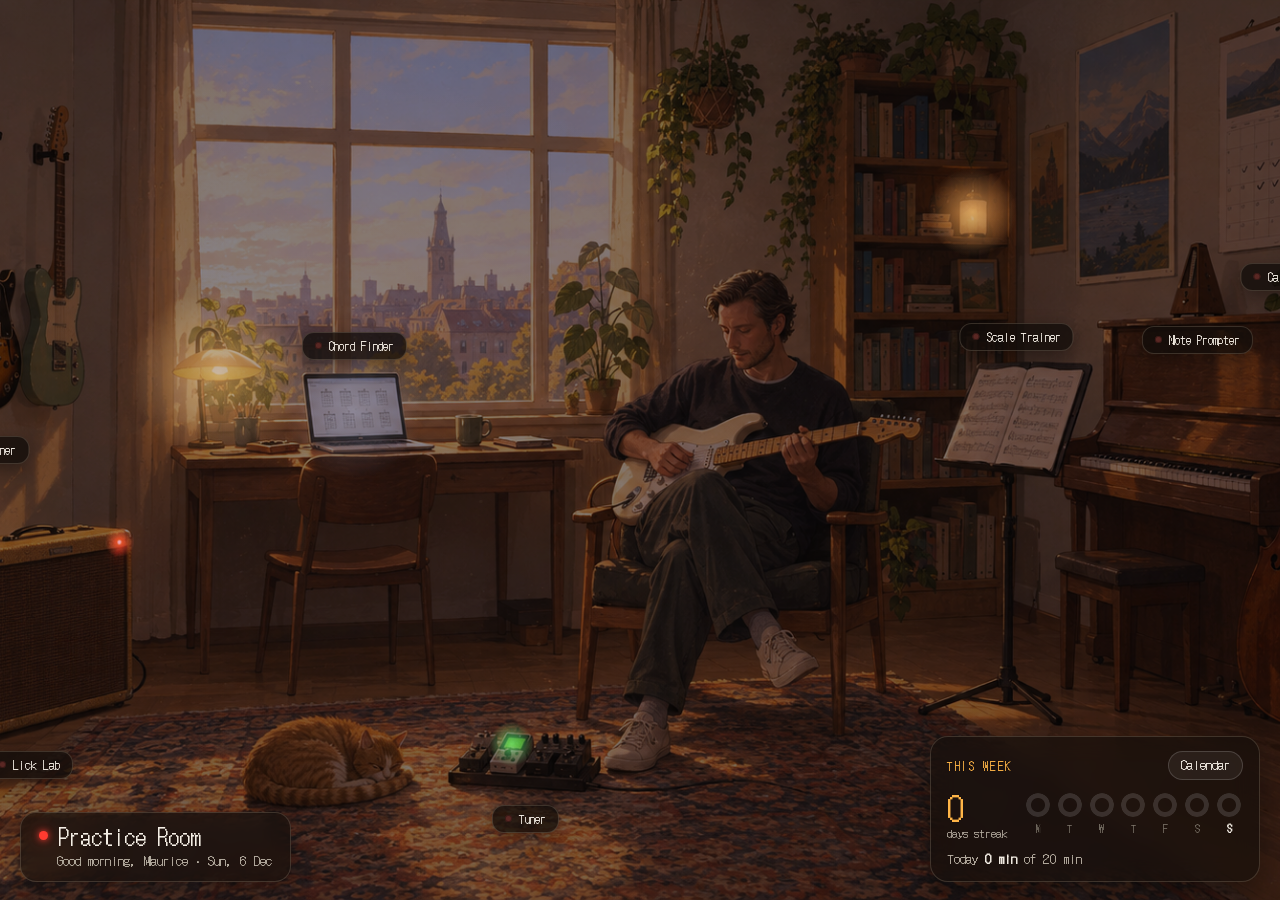
==== commit 7c91aa04: "Shared shell cleanup: one backup.js, ROOM.open, shared styles - shared/backup.js replaces the inline" ====
--- a/index.html
+++ b/index.html
@@ -230,80 +230,9 @@
   <div class="row"><button type="button" class="calbtn" id="setReset">Reset to defaults</button></div>
 </div>
 
+<script src="shared/backup.js"></script>         <!-- back-up (PRB): vóór de app, zie daar -->
 <script>
 
-/* ══ BACK-UP · gelijk in alle Practice Room-pagina's (Home, Fretboard Trainer, Scale Trainer, Note Prompter, Chord Moves) ══════
-   Exporteren: alle Practice Room-gegevens die deze pagina kan zien → één .json-bestand in je Downloads.
-   Importeren: één of meer van die bestanden → samenvoegen met wat er al is → pagina herladen.
-     · Instellingen, voortgang en progressies: de geïmporteerde versie vervangt de huidige.
-     · Oefenlogboeken en zelf ingevulde minuten (kalender): per dag samengevoegd, de hoogste waarde blijft.
-   Het wegschrijven gebeurt ná het herladen en vóórdat de app zijn gegevens leest, zodat de app ze niet meteen
-   weer overschrijft met wat hij nog in zijn geheugen had.
-   Knoppen verschijnen in elk element met id="prBackup" (data-app = naam van de pagina, data-btn = knopstijl). */
-var PRB=(function(){
-  'use strict';
-  var RX=/^(fretTrainer|toonladderTrainer|practiceRoom|notePrompter|chordMoves|chordFinder)/;
-  var APPS=[['fretTrainer','Fretboard Trainer'],['toonladderTrainer','Scale Trainer'],['notePrompter','Note Prompter'],['chordMoves','Chord Moves'],['chordFinder','Chord Finder'],['practiceRoom','Home and shared settings']];
-  var LOGS=/(\.log|:log|^practiceRoom\.manual)$/;
-  var TXT={exp:'Export backup',imp:'Import backup…',
-    saved:function(f,list){return 'Saved '+f+' with: '+list+'.';},
-    missing:function(list){return ' Not visible from this page: '+list+'. If you used that in this browser, export from there too.';},
-    done:function(list,n){return 'Imported '+n+' item'+(n===1?'':'s')+': '+list+'.';},
-    none:'Nothing to export yet.',bad:function(n){return n+' file'+(n===1?' is':'s are')+' not a Practice Room backup.';},
-    note:'One file with your progress, settings and practice log. Use it to move to another browser or computer.'};
-  var ls=null;try{ls=window.localStorage;}catch(e){}
-
-  /* een vorige import afmaken (na het herladen, vóór de app iets leest) */
-  try{var pend=sessionStorage.getItem('prImport');
-    if(pend&&ls){sessionStorage.removeItem('prImport');var P=JSON.parse(pend);
-      Object.keys(P.data).forEach(function(k){if(RX.test(k))ls.setItem(k,P.data[k]);});
-      sessionStorage.setItem('prImportDone',JSON.stringify({apps:P.apps,n:P.n,bad:P.bad}));}}catch(e){}
-
-  function appsIn(keys){return APPS.filter(function(a){return keys.some(function(k){return k.indexOf(a[0])===0;});}).map(function(a){return a[1];});}
-  function snapshot(){var d={};if(!ls)return d;for(var i=0;i<ls.length;i++){var k=ls.key(i);if(k&&RX.test(k))d[k]=ls.getItem(k);}return d;}
-  /* logboeken per dag samenvoegen: de grootste waarde (seconden of minuten) wint */
-  function mergeLog(a,b){var A,B;try{A=JSON.parse(a)||{};}catch(e){A={};}try{B=JSON.parse(b)||{};}catch(e){return a;}
-    var size=function(v){return typeof v==='number'?v:v&&typeof v==='object'?(+v.s||0):0;};
-    Object.keys(B).forEach(function(day){if(!(day in A)||size(B[day])>size(A[day]))A[day]=B[day];});
-    return JSON.stringify(A);}
-  function stamp(){var d=new Date();return d.getFullYear()+'-'+('0'+(d.getMonth()+1)).slice(-2)+'-'+('0'+d.getDate()).slice(-2);}
-
-  function doExport(app,msg){var data=snapshot(),keys=Object.keys(data);
-    if(!keys.length){msg(TXT.none);return;}
-    var file='practice-room-backup-'+stamp()+'.json';
-    var blob=new Blob([JSON.stringify({type:'practice-room-backup',v:1,created:new Date().toISOString(),from:app,data:data},null,1)],{type:'application/json'});
-    var a=document.createElement('a');a.href=URL.createObjectURL(blob);a.download=file;document.body.appendChild(a);a.click();
-    setTimeout(function(){URL.revokeObjectURL(a.href);a.remove();},3000);
-    var have=appsIn(keys),miss=APPS.slice(0,4).map(function(x){return x[1];}).filter(function(n){return have.indexOf(n)<0;});
-    msg(TXT.saved(file,have.join(', '))+(miss.length?TXT.missing(miss.join(', ')):''));}
-
-  function doImport(files,msg){
-    Promise.all([].map.call(files,function(f){return f.text();})).then(function(texts){
-      var cur=snapshot(),out={},bad=0;
-      texts.forEach(function(t){var o;try{o=JSON.parse(t);}catch(e){o=null;}
-        if(!o||o.type!=='practice-room-backup'||!o.data||typeof o.data!=='object'){bad++;return;}
-        Object.keys(o.data).forEach(function(k){var v=o.data[k];if(!RX.test(k)||typeof v!=='string')return;
-          var base=k in out?out[k]:cur[k];out[k]=LOGS.test(k)&&base!=null?mergeLog(base,v):v;});});
-      var keys=Object.keys(out);
-      if(!keys.length){msg(TXT.bad(bad||files.length));return;}
-      try{sessionStorage.setItem('prImport',JSON.stringify({data:out,apps:appsIn(keys),n:keys.length,bad:bad}));}catch(e){msg('Could not import: '+e.message);return;}
-      location.reload();});}
-
-  function mount(){var el=document.getElementById('prBackup');if(!el||el.dataset.ready)return;el.dataset.ready='1';
-    var app=el.dataset.app||document.title,cls=el.dataset.btn||'';
-    el.innerHTML='<div class="prb-row"><button type="button" class="'+cls+'" data-prb="exp">'+TXT.exp+'</button>'
-      +'<button type="button" class="'+cls+'" data-prb="imp">'+TXT.imp+'</button>'
-      +'<input type="file" accept=".json,application/json" multiple hidden aria-label="Backup files"></div>'
-      +'<p class="prb-msg" role="status">'+TXT.note+'</p>';
-    var m=el.querySelector('.prb-msg'),inp=el.querySelector('input'),msg=function(t){m.textContent=t;};
-    el.querySelector('[data-prb="exp"]').onclick=function(){doExport(app,msg);};
-    el.querySelector('[data-prb="imp"]').onclick=function(){inp.value='';inp.click();};
-    inp.onchange=function(){if(inp.files&&inp.files.length)doImport(inp.files,msg);};
-    try{var dn=sessionStorage.getItem('prImportDone');if(dn){sessionStorage.removeItem('prImportDone');var D=JSON.parse(dn);
-      msg(TXT.done(D.apps.join(', '),D.n)+(D.bad?' '+TXT.bad(D.bad):''));var dt=el.closest('details');if(dt)dt.open=true;var hs=el.closest('[hidden]');if(hs)hs.hidden=false;if(el.scrollIntoView)setTimeout(function(){el.scrollIntoView({block:'center'});},300);}}catch(e){}}
-  if(document.readyState==='loading')document.addEventListener('DOMContentLoaded',mount);else setTimeout(mount,0);
-  return{mount:mount,mergeLog:mergeLog};
-})();
 /* ╔══════════════════════════════════════════════════════════════════════════╗
    ║  JOUW INSTELLINGEN — alleen hier aanpassen                                ║
    ║  Pas de tekst tussen de aanhalingstekens aan. Laat komma's en haakjes      ║
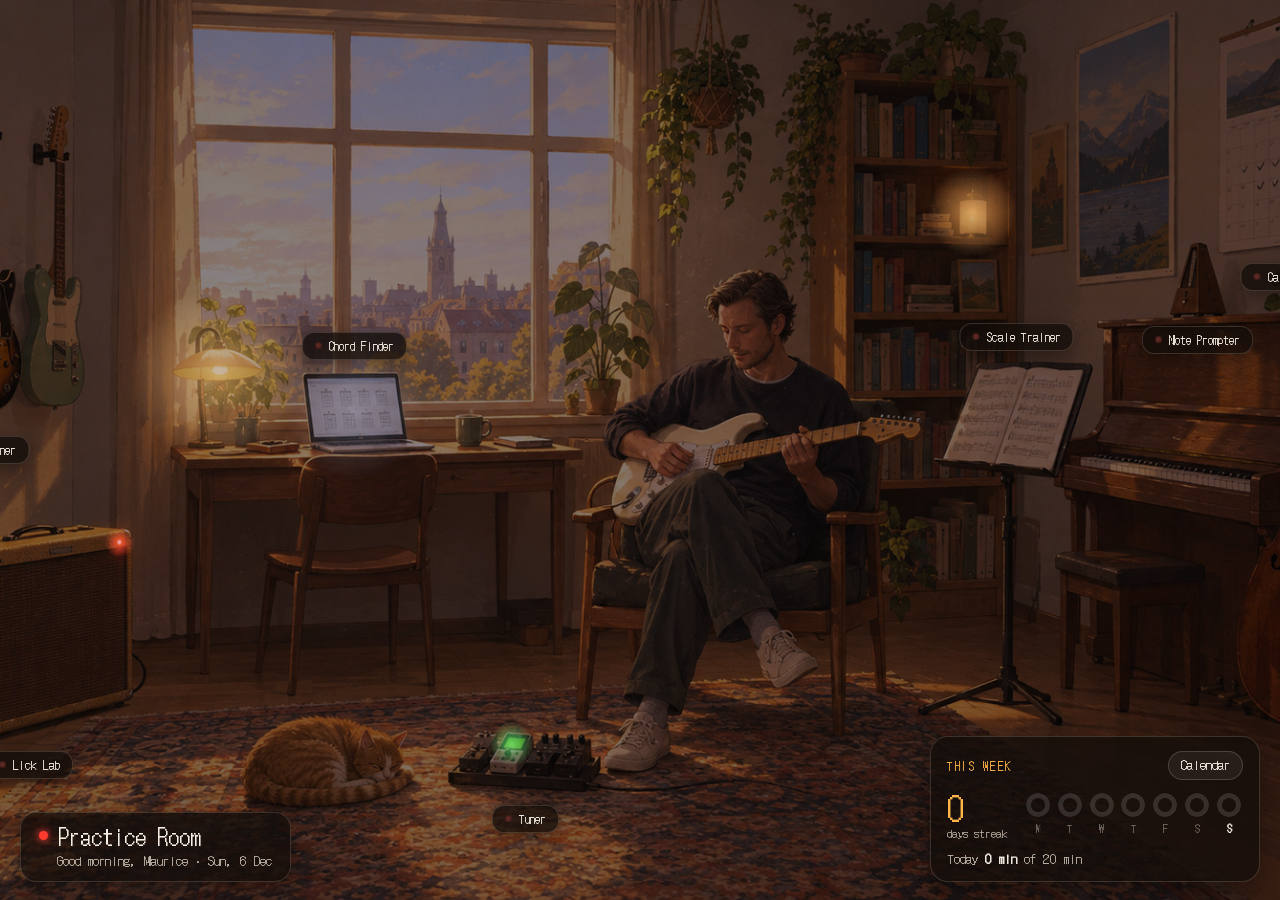
==== commit e03e157e: "Faster page transitions and lighter images - Corner images recompressed (3.4 MB -> 0.5 MB), room.png" ====
--- a/index.html
+++ b/index.html
@@ -5,11 +5,12 @@
 <meta name="viewport" content="width=device-width, initial-scale=1, viewport-fit=cover">
 <title>Practice Room</title>
 <link rel="preconnect" href="https://fonts.googleapis.com">
+<link rel="preconnect" href="https://fonts.gstatic.com" crossorigin>
 <link href="https://fonts.googleapis.com/css2?family=Bricolage+Grotesque:opsz,wght@12..96,400;12..96,600;12..96,800&family=JetBrains+Mono:wght@400;600&family=DotGothic16&family=Pixelify+Sans:wght@400..700&family=VT323&family=Space+Mono:wght@400;700&family=Handjet:wght@300..700&display=swap" rel="stylesheet">
 <style>
 /* ════════════════════════════════════════════════════════════════════════════
    HOME · Practice Room (de kamer)
-   Eén schermvullend beeld (home/room.png). Elk object in de kamer is een link naar een trainer.
+   Eén schermvullend beeld (home/room.jpg). Elk object in de kamer is een link naar een trainer.
    · Klikzones en labelplekken staan in "JOUW INSTELLINGEN" onderaan (TOOLS: spot + at).
    · Druk op E: bewerkmodus. Labels slepen; punten klikken rond een object en "Use zone" = nieuwe klikzone.
      Dat zijn overrides in practiceRoom.room (pos/zone, per bestandsnaam) bovenop TOOLS; "Copy as TOOLS code" maakt ze vast.
@@ -21,7 +22,8 @@
      Testen: index.html?hour=22
    ════════════════════════════════════════════════════════════════════════════ */
 :root{--bg:#0b0806;--tx:#f5efe6;--mut:#b8b0a3;--mut2:#7d766b;--glow:#ffb547;--teal:#4fe3d0;--violet:#b98cff;--rose:#ff8fab;--sky:#7cc4ff;
-  --glass:rgba(18,13,10,.62);--rec:#ff3b30;
+  --glass:rgba(18,13,10,.74);   /* geen backdrop-filter (live blur rekent elk beeld opnieuw boven de bewegende scène), dus iets dichter */
+  --rec:#ff3b30;
   --df:"DotGothic16";--dw:400;--dfs:1;--dls:0;   /* lo-fi lettertype voor titels en labels (keuze in het menu S) */
  --line:rgba(255,231,200,.16);color-scheme:dark}
 *{box-sizing:border-box}
@@ -37,16 +39,16 @@
 .brand h1,.lab b,.big b,.calh h2,.cst b,.setbox h3{font-weight:var(--dw)}
 
 /* ── scène: het beeld bedekt altijd het hele venster; alles erin schaalt mee (posities in % van het beeld) ── */
-.scene{position:fixed;inset:0;overflow:hidden;background:#1a110a;transition:filter .4s ease,transform .4s ease}
-/* overgang naar een trainer: de kamer wordt iets onscherp en een warme sluier (zelfde kleur als --bg van shared/room.css)
+.scene{position:fixed;inset:0;overflow:hidden;background:#1a110a;transition:transform .3s ease}
+/* overgang naar een trainer: de kamer zoomt heel licht in (geen blur: een filter over het hele scherm hapert in Firefox) en een warme sluier (zelfde kleur als --bg van shared/room.css)
    komt eroverheen; de trainer begint in diezelfde kleur en laat hem weer wegvloeien. Aankomen op Home: sluier vloeit weg
    zodra het beeld geladen is. Firefox kent geen View Transitions tussen pagina's, dus gewoon CSS. */
 html{background:#8b5430}
-.veil{position:fixed;inset:0;z-index:40;background:#8b5430;opacity:0;pointer-events:none;transition:opacity .38s ease}
+.veil{position:fixed;inset:0;z-index:40;background:#8b5430;opacity:0;pointer-events:none;transition:opacity .3s ease-out}
 body.arriving .veil{opacity:1;transition:none}
-body.leave .veil{opacity:1}
-body.leave .scene{filter:blur(4px);transform:scale(1.015)}
-body.leave .brand,body.leave .mini{opacity:0;transition:opacity .25s}
+body.leave .veil{opacity:1;transition:opacity .16s ease-in}   /* weggaan kort, aankomen iets zachter */
+body.leave .scene{transform:scale(1.015)}
+body.leave .brand,body.leave .mini{opacity:0;transition:opacity .16s}
 .room{position:absolute;left:50%;top:50%;width:max(100vw,calc(100vh * var(--ar)));aspect-ratio:var(--ar);transform:translate(-50%,-50%)}
 .art{position:absolute;inset:0;width:100%;height:100%;display:block;user-select:none;-webkit-user-drag:none}
 /* dagdeel */
@@ -103,7 +105,7 @@
 .setbox .row{display:flex;gap:8px;margin-top:12px}
 
 /* ── vaste lagen boven de scène ── */
-.brand{position:fixed;left:20px;bottom:18px;z-index:5;padding:10px 18px 11px;border-radius:16px;background:var(--glass);border:1px solid var(--line);backdrop-filter:blur(10px);-webkit-backdrop-filter:blur(10px);box-shadow:0 10px 30px rgba(0,0,0,.35)}
+.brand{position:fixed;left:20px;bottom:18px;z-index:5;padding:10px 18px 11px;border-radius:16px;background:var(--glass);border:1px solid var(--line);box-shadow:0 10px 30px rgba(0,0,0,.35)}
 body.brand-tr .brand{left:auto;right:20px;bottom:auto;top:18px}   /* menu S: plek van de titel */
 body.brand-tl .brand{bottom:auto;top:18px}
 .brand h1{margin:0;display:flex;align-items:center;gap:10px;font-size:calc(22px * var(--dfs));line-height:1.1}
@@ -111,7 +113,7 @@
 @keyframes rec{0%,52%{opacity:1}62%,92%{opacity:.18;box-shadow:none}}
 @keyframes pulse{50%{opacity:.35}}
 .brand p{margin:3px 0 0 18px;font-size:13px;color:var(--mut)}
-.mini{position:fixed;right:20px;bottom:18px;z-index:5;width:330px;padding:14px 16px 13px;border-radius:18px;background:var(--glass);border:1px solid var(--line);backdrop-filter:blur(12px);-webkit-backdrop-filter:blur(12px);box-shadow:0 14px 34px rgba(0,0,0,.4)}
+.mini{position:fixed;right:20px;bottom:18px;z-index:5;width:330px;padding:14px 16px 13px;border-radius:18px;background:var(--glass);border:1px solid var(--line);box-shadow:0 14px 34px rgba(0,0,0,.4)}
 .mh{display:flex;align-items:center;justify-content:space-between;gap:10px;margin-bottom:10px}
 .mh span{font-size:12px;letter-spacing:.14em;text-transform:uppercase;color:var(--glow)}
 .mh button{border:1px solid rgba(255,255,255,.16);background:rgba(255,255,255,.06);border-radius:999px;padding:4px 12px;font-size:12.5px}
@@ -129,7 +131,7 @@
 
 /* ── volledige kalender (venster) ── */
 dialog.cdlg{width:min(1160px,94vw);max-height:92vh;padding:0;border:1px solid var(--line);border-radius:24px;background:rgba(16,12,10,.94);color:var(--tx);box-shadow:0 30px 80px rgba(0,0,0,.7)}
-dialog.cdlg::backdrop{background:rgba(6,4,3,.5);backdrop-filter:blur(5px)}
+dialog.cdlg::backdrop{background:rgba(6,4,3,.62)}
 .x{position:absolute;right:16px;top:14px;width:36px;height:36px;border-radius:50%;border:1px solid rgba(255,255,255,.16);background:transparent;font-size:18px;z-index:7}
 .x:hover{border-color:var(--glow)}
 .cal{position:relative;padding:28px;--cs:15px}
@@ -242,7 +244,7 @@
   name:'Maurice',
   brand:'Practice Room',
   greetings:{morning:'Good morning',afternoon:'Good afternoon',evening:'Good evening',night:'Good night'},
-  image:'home/room.png',     /* het beeld van de kamer */
+  image:'home/room.jpg',     /* het beeld van de kamer */
   imageSize:[1672,941],      /* breedte en hoogte in pixels; alle coördinaten hieronder gaan over dit beeld */
   dayNight:true,             /* false = altijd de kamer zoals op het beeld */
   motion:true,               /* false = de kamer staat stil (lampjes, stofjes, damp, vogels) */
@@ -274,7 +276,7 @@
 const CALSPOT={name:'Calendar',spot:[[1440,30],[1500,12],[1572,8],[1575,250],[1444,264]],at:[1508,290]};
 /* ═════════════════════════ einde van jouw instellingen ═════════════════════ */
 
-/* SCÈNE — hoort bij home/room.png. Nieuw beeld? Dan deze punten opnieuw afstemmen (E toont coördinaten).
+/* SCÈNE — hoort bij home/room.jpg. Nieuw beeld? Dan deze punten opnieuw afstemmen (E toont coördinaten).
    gl = lichtje: at = plek, r = straal, c = kleur, a = sterkte overdag, b = extra 's nachts
    fx = dingen die het canvas tekent */
 const SCENE={
@@ -372,13 +374,13 @@
   const hint=h=>{const l=document.createElement('link');l.rel='prefetch';l.href=h;document.head.appendChild(l);};
   hint(s.file);if(CORNER[s.file])new Image().src='home/corners/corner-'+CORNER[s.file]+'.jpg';
   if(CORNER[s.file]&&s.file!=='toonladder-trainer.html'&&!fetched.has('shared')){fetched.add('shared');['shared/room.css','shared/look.js','shared/rail.js'].forEach(hint);}}
-/* weggaan: sluier erover (shared/room.css begint in dezelfde kleur), daarna pas navigeren; terugval na 600 ms */
+/* weggaan: sluier erover (shared/room.css begint in dezelfde kleur), daarna pas navigeren; terugval na 300 ms */
 let leaving=false;
 function go(id){const s=SPOTS.find(x=>x.id===id);if(!s||leaving)return;
   if(s.file==='#calendar'){openCal();return;}
   leaving=true;prefetch(id);document.body.classList.add('leave');setActive(null);
   let done=false;const nav=()=>{if(done)return;done=true;location.href=s.file;};
-  $('.veil').addEventListener('transitionend',e=>{if(e.propertyName==='opacity')nav();});setTimeout(nav,600);}
+  $('.veil').addEventListener('transitionend',e=>{if(e.propertyName==='opacity')nav();});setTimeout(nav,300);}
 function bindScene(){
   const hit=$('#hit'),labs=$('#labs');
   hit.addEventListener('mouseover',e=>{const p=e.target.closest('.hp');if(!edit)setActive(p?p.dataset.id:null);});
@@ -389,7 +391,7 @@
   labs.addEventListener('mouseleave',()=>setActive(null));
   labs.addEventListener('click',e=>{const a=e.target.closest('.lab');if(!a)return;if(edit){e.preventDefault();return;}
     if(e.ctrlKey||e.metaKey||e.shiftKey)return;e.preventDefault();go(a.dataset.id);});
-  addEventListener('pageshow',()=>{leaving=false;document.body.classList.remove('leave');});   /* terug met de knop Vorige */
+  addEventListener('pageshow',()=>{leaving=false;document.body.classList.remove('leave');kickFx();});   /* terug met de knop Vorige */
   /* aankomen: warme sluier weg zodra het beeld er is (of na 900 ms) */
   const art=$('#art'),shown=()=>setTimeout(()=>document.body.classList.remove('arriving'),30);   /* geen rAF: die wacht in een verborgen tabblad */
   if(art.complete&&art.naturalWidth)shown();else{art.addEventListener('load',shown,{once:true});art.addEventListener('error',shown,{once:true});}
@@ -508,7 +510,10 @@
   const dust=[];
   const steam=[],zz=[],ZS=zSprite(),BS=birdSprites();let birds=[],nextBird=performance.now()+4000,nextSteam=0,nextZ=performance.now()+1500,last=performance.now();
   let run=false;
-  function frame(now){const dt=Math.min(50,now-last)/1000,t=now/1000;last=now;
+  function frame(now){
+    if(leaving){run=false;return;}                                                  /* weggaan: niets meer tekenen tijdens de overgang */
+    if(now-last<30&&fxWanted()){requestAnimationFrame(frame);return;}              /* ~30 beelden/s is genoeg voor stof en damp: halve rekentijd */
+    const dt=Math.min(50,now-last)/1000,t=now/1000;last=now;
     ctx.setTransform(1,0,0,1,0,0);ctx.clearRect(0,0,cv.width,cv.height);ctx.setTransform(sc,0,0,sc,0,0);
     if(!fxWanted()){run=false;return;}                                              /* alles uit: canvas leeg, lus stopt */
     const day=1-night;
@@ -537,7 +542,7 @@
         ctx.drawImage(BS[Math.round((w+1)*4)],b.x-9*b.s,yy-6*b.s,18*b.s,12*b.s);}
       ctx.restore();if(birds.every(b=>b.x>F.panes[F.panes.length-1][2]+20))birds=[];}
     requestAnimationFrame(frame);}
-  fxKick=()=>{if(!run&&fxWanted()){run=true;last=performance.now();requestAnimationFrame(frame);}};}
+  fxKick=()=>{if(!run&&!leaving&&fxWanted()){run=true;last=performance.now();requestAnimationFrame(frame);}};}
 
 /* ── bewerkmodus (toets E): klikzones tekenen ── */
 let edit=false,pts=[];
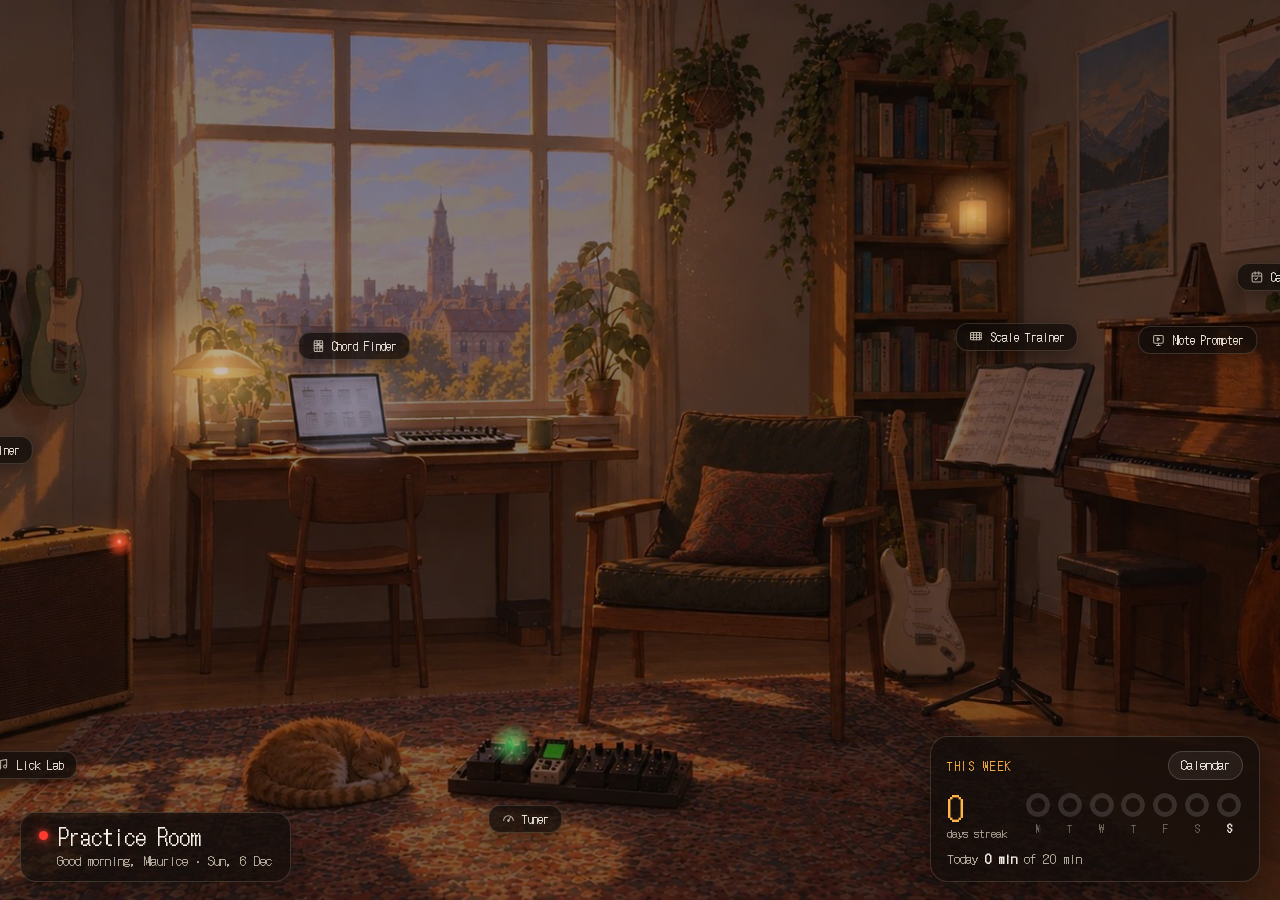
==== commit 788d87a3: "Home: new room picture, sidebar icons in the labels (red dot as secret setting) Co-Authored-By: Clau" ====
--- a/index.html
+++ b/index.html
@@ -17,7 +17,7 @@
    · Druk op S: geheim menu (lettertype, labels, dag/nacht, beweging). Bewaard in deze browser (practiceRoom.room).
    · Beweging, zonder het beeld zelf te vervormen: lampjes flakkeren/pulseren, stof in de zonnestraal,
      damp uit de mok, zzz bij de kat, af en toe vogels achter het raam. Alles in SCENE (hoort bij dit beeld). Uit: motion:false.
-   · Hover: alleen het label reageert (rec-lampje gaat aan), het beeld blijft zoals het is.
+   · Hover: alleen het label reageert (icoontje licht op en wipt even; of het rec-lampje, menu S), het beeld blijft zoals het is.
    · Dagdeel: 's avonds en 's nachts wordt de kamer donkerder en gaan de lampen meer gloeien.
      Testen: index.html?hour=22
    ════════════════════════════════════════════════════════════════════════════ */
@@ -76,6 +76,12 @@
 .lab b{display:flex;align-items:center;gap:7px}
 .lab b::before{content:"";width:7px;height:7px;border-radius:50%;background:#5a2723;box-shadow:inset 0 0 0 1px rgba(0,0,0,.35);transition:background .15s,box-shadow .15s}   /* rec-lampje: uit */
 .lab.on b::before{background:var(--rec);box-shadow:0 0 6px var(--rec),0 0 14px rgba(255,59,48,.55)}                                                            /* … en aan bij hover */
+/* standaard: het icoontje uit de icoonbalk van de trainers i.p.v. het rec-lampje (menu S: "Label mark") */
+.lab .ic{width:1.2em;height:1.2em;flex:none;fill:none;stroke:currentColor;stroke-width:1.7;stroke-linecap:round;stroke-linejoin:round;color:var(--mut);
+  transition:color .2s,transform .3s cubic-bezier(.3,1.7,.5,1),filter .2s}
+.lab.on .ic{color:var(--glow);transform:translateY(-1px) scale(1.2) rotate(-7deg);filter:drop-shadow(0 0 4px rgba(255,181,71,.65))}
+body:not(.mark-rec) .lab b::before{display:none}
+body.mark-rec .lab .ic{display:none}
 .lab small{position:absolute;left:50%;top:calc(100% + 6px);transform:translate(-50%,-4px);padding:4px 10px;border-radius:10px;background:rgba(20,14,10,.85);border:1px solid var(--line);
   color:#ffd79a;font-size:.86em;opacity:0;pointer-events:none;transition:opacity .25s,transform .25s}
 .lab .bd{position:absolute;right:-8px;top:-8px;min-width:20px;height:20px;padding:0 6px;border-radius:999px;background:var(--teal);color:#06201c;font:600 11px/20px "JetBrains Mono",monospace;text-align:center;box-shadow:0 0 12px rgba(79,227,208,.6)}
@@ -346,6 +352,16 @@
 /* ══ SCÈNE ══════════════════════════════════════════════════════════════════════ */
 /* key = vaste naam voor de overrides in practiceRoom.room (bestandsnaam; 'cal' = wandkalender), los van de volgorde in TOOLS */
 const room=$('#room'),SPOTS=TOOLS.map((t,i)=>Object.assign({id:'t'+i,key:t.file},t)).concat([Object.assign({id:'cal',key:'cal',file:'#calendar'},CALSPOT)]);
+/* icoontjes bij de labels: kopie van de iconen in ROOM.apps (shared/rail.js; Home laadt rail.js niet), plus de kalender */
+const ICONS={
+  'index.html':'<path d="M4 11 12 4l8 7v9H4z"/><path d="M9.5 20v-5h5v5"/>',
+  'fretboard-trainer.html':'<path d="M3 18c3 0 3-4 6-4s3 4 6 4 3-12 6-12"/><circle cx="9" cy="14" r="1.2"/><circle cx="15" cy="18" r="1.2"/>',
+  'toonladder-trainer.html':'<rect x="3" y="6" width="18" height="12" rx="1.5"/><path d="M3 10h18M3 14h18M8 6v12M13 6v12M18 6v12"/>',
+  'chord-finder.html':'<rect x="5" y="3" width="14" height="18" rx="1.5"/><path d="M5 7h14M9.7 3v18M14.3 3v18M5 11h14M5 15h14"/><circle cx="12" cy="9" r="1.4" fill="currentColor"/><circle cx="16.6" cy="13" r="1.4" fill="currentColor"/>',
+  'lick-lab.html':'<path d="M9 18V6l10-2v12"/><circle cx="6.5" cy="18" r="2.5"/><circle cx="16.5" cy="16" r="2.5"/>',
+  'note-prompter.html':'<rect x="4" y="4" width="16" height="13" rx="2"/><path d="M9 21h6M12 17v4"/><path d="M10 13V8l4 2.5z"/>',
+  'tuner.html':'<path d="M4 16a8 8 0 0 1 16 0"/><path d="M12 16l3.5-6"/><circle cx="12" cy="16" r="1.3" fill="currentColor"/>',
+  'cal':'<rect x="4" y="5" width="16" height="15" rx="2"/><path d="M4 10h16M9 3v4M15 3v4"/><path d="M8.5 14.5l1.5 1.5 3-3"/>'};
 const atOf=s=>S.pos[s.key]||s.at,spotOf=s=>S.zone[s.key]||s.spot;   /* versleept label / eigen zone (bewerkmodus) gaat vóór TOOLS */
 function buildScene(){
   room.style.setProperty('--ar',W+' / '+H);document.documentElement.style.setProperty('--ar',W/H);
@@ -358,7 +374,7 @@
   edShow();}   /* de schets van een nieuwe zone blijft staan */
 function renderLabels(){
   $('#labs').innerHTML=SPOTS.map(s=>{const sm=s.id==='cal'?{line:TEXT.calSub(streaks(calLogs(),goals()).cur)}:summary(s),at=atOf(s);
-    return '<a class="lab" href="'+esc(s.file)+'" data-id="'+s.id+'" draggable="false" style="left:'+px(at[0])+';top:'+py(at[1])+'"><b>'+esc(s.name)+'</b>'
+    return '<a class="lab" href="'+esc(s.file)+'" data-id="'+s.id+'" draggable="false" style="left:'+px(at[0])+';top:'+py(at[1])+'"><b>'+(ICONS[s.key]?'<svg class="ic" viewBox="0 0 24 24" aria-hidden="true">'+ICONS[s.key]+'</svg>':'')+esc(s.name)+'</b>'
       +(sm.line?'<small>'+esc(sm.line)+'</small>':'')+(sm.badge?'<span class="bd" aria-label="'+esc(sm.line)+'">'+sm.badge+'</span>':'')+'</a>';}).join('');
   if(active)setActive(active,1);}
 
@@ -412,11 +428,12 @@
   handjet:['Handjet','"Handjet"',500,1.15,'0'],
   bricolage:['Bricolage (original)','"Bricolage Grotesque"',700,1,'-.02em']};
 const SKEY='practiceRoom.room';
-const DEF={font:'dotgothic',labels:'always',labelFade:6,brand:'bl',day:CONFIG.dayNight?'auto':'day',motion:CONFIG.motion!==false,lights:true,dust:true,dustAmount:90,steam:true,zzz:true,zzzStrength:.6,zzzEvery:3.5,birds:true};
+const DEF={font:'dotgothic',labels:'always',labelFade:6,mark:'icon',brand:'bl',day:CONFIG.dayNight?'auto':'day',motion:CONFIG.motion!==false,lights:true,dust:true,dustAmount:90,steam:true,zzz:true,zzzStrength:.6,zzzEvery:3.5,birds:true};
 const SETUI=[
   {k:'font',t:'select',l:'Font',o:Object.entries(FONTS).map(([k,f])=>[k,f[0]])},
   {k:'labels',t:'select',l:'Labels',o:[['always','Always visible'],['hover','Only on hover']]},
   {k:'labelFade',t:'range',l:'Fade labels after (s idle, 0 = never)',min:0,max:30,step:1},
+  {k:'mark',t:'select',l:'Label mark',o:[['icon','Icon'],['rec','Rec lamp']]},
   {k:'brand',t:'select',l:'Title panel',o:[['bl','Bottom left'],['tl','Top left'],['tr','Top right']]},
   {k:'day',t:'select',l:'Day & night',o:[['auto','Follow the clock'],['day','Always day'],['night','Always night']]},
   {h:'Motion'},
@@ -449,6 +466,7 @@
 function applySet(){const f=FONTS[S.font]||FONTS.dotgothic,r=document.documentElement.style;
   r.setProperty('--df',f[1]);r.setProperty('--dw',f[2]);r.setProperty('--dfs',f[3]);r.setProperty('--dls',f[4]);
   document.body.classList.toggle('lab-hover',S.labels==='hover');
+  document.body.classList.toggle('mark-rec',S.mark==='rec');
   ['bl','tl','tr'].forEach(b=>document.body.classList.toggle('brand-'+b,S.brand===b));
   room.classList.toggle('nolights',!(moving()&&S.lights));
   applyTod();kickFx();wake();}
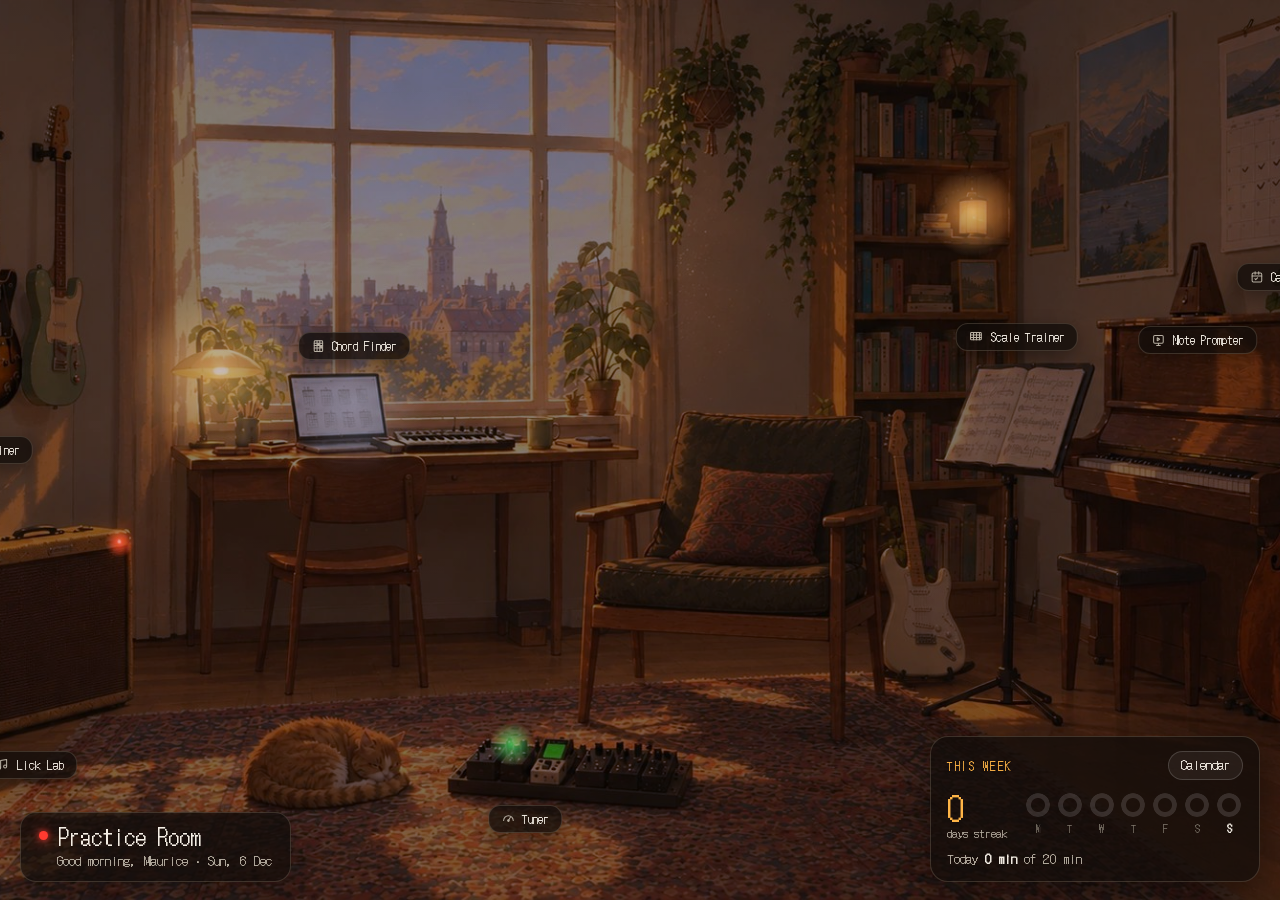
==== commit fbc046e2: "Home: move mug steam to the new mug and make it more visible Co-Authored-By: Claude Opus 5.5 <norepl" ====
--- a/index.html
+++ b/index.html
@@ -295,7 +295,7 @@
   ],
   fx:{
     beam:[[380,40],[800,40],[1150,880],[420,900]],   /* zonnestraal met stofjes: hoeken boven-links, boven-rechts, onder-rechts, onder-links */
-    steam:[661,437],                                   /* mok */
+    steam:[732,437],                                   /* mok (rand, midden) */
     zzz:[590,768],                                     /* kat: hier beginnen de z'tjes */
     panes:[[371,30,515,131],[371,150,515,420],[535,35,721,136],[535,155,721,420],[741,44,803,142],[741,159,803,420]]   /* ruiten: vogels vliegen alleen daarachter */
   }
@@ -543,9 +543,9 @@
         ctx.fillStyle='rgba(255,226,170,'+a.toFixed(3)+')';ctx.beginPath();ctx.arc(x,y,p.s,0,6.283);ctx.fill();}
       ctx.globalCompositeOperation='source-over';}
     /* damp uit de mok */
-    if(S.steam&&now>nextSteam){steam.push({x:F.steam[0]+(Math.random()-.5)*6,y:F.steam[1],age:0,life:2.6+Math.random(),ph:Math.random()*6});nextSteam=now+260;}
+    if(S.steam&&now>nextSteam){steam.push({x:F.steam[0]+(Math.random()-.5)*12,y:F.steam[1],age:0,life:3+Math.random()*1.2,ph:Math.random()*6});nextSteam=now+180;}
     for(let i=steam.length-1;i>=0;i--){const s=steam[i];s.age+=dt;if(s.age>s.life){steam.splice(i,1);continue;}
-      const k=s.age/s.life,x=s.x+Math.sin(s.age*2+s.ph)*3*k,y=s.y-s.age*13,r=2+k*8,a=.13*Math.sin(Math.PI*k);
+      const k=s.age/s.life,x=s.x+Math.sin(s.age*2+s.ph)*5*k,y=s.y-s.age*14,r=3+k*10,a=.26*Math.sin(Math.PI*k);   /* iets dichter dan eerst: was .13 */
       const g=ctx.createRadialGradient(x,y,0,x,y,r);g.addColorStop(0,'rgba(255,248,235,'+a.toFixed(3)+')');g.addColorStop(1,'rgba(255,248,235,0)');ctx.fillStyle=g;ctx.beginPath();ctx.arc(x,y,r,0,6.283);ctx.fill();}
     /* zzz bij de kat: om de paar seconden een z die zacht opstijgt, groeit en vervaagt */
     if(S.zzz&&now>nextZ){zz.push({age:0,life:4.2+Math.random()*.8,tilt:(Math.random()-.5)*.25});nextZ=now+S.zzzEvery*1000*(.85+Math.random()*.3);}
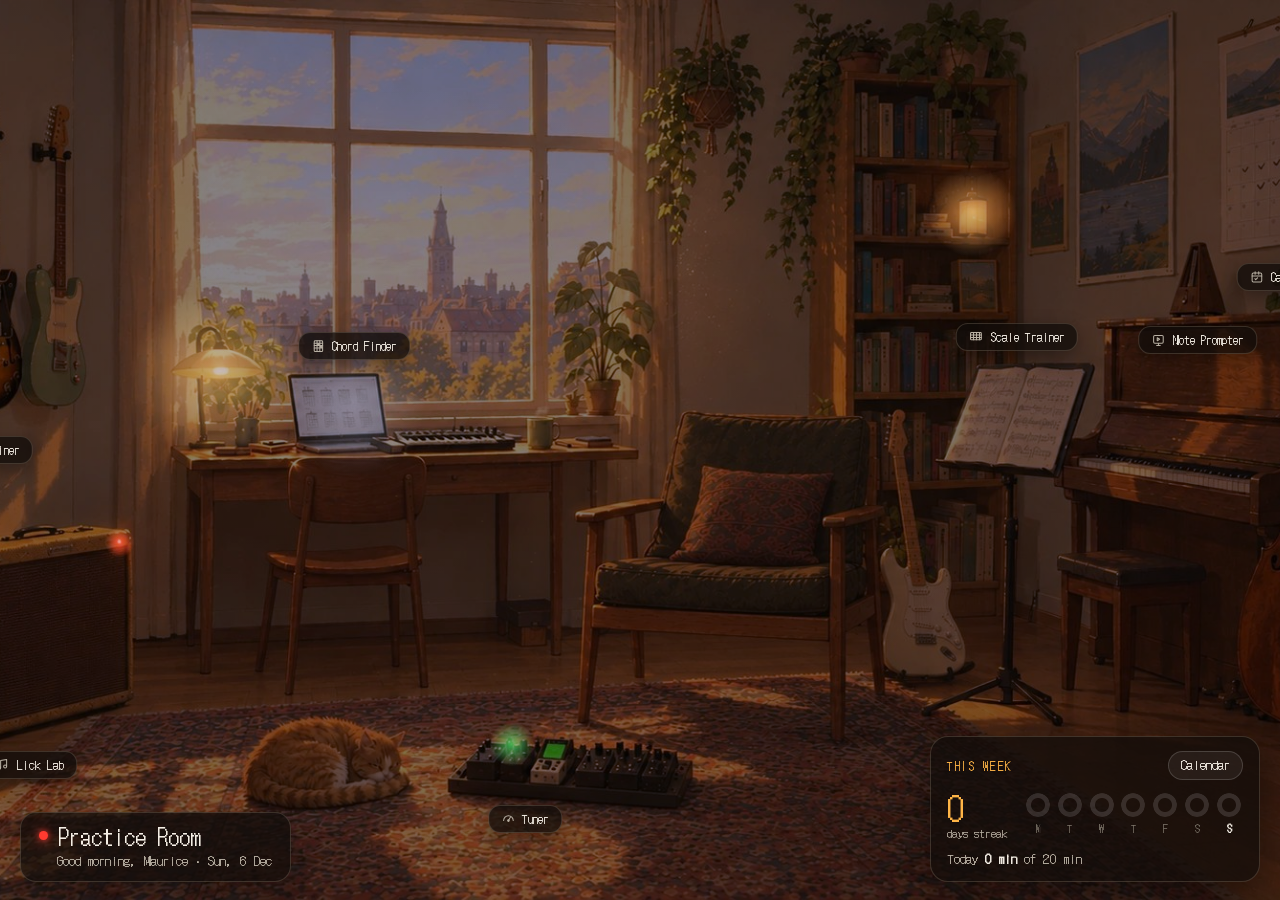
==== commit f470335d: "Favicon: amber Jazz III-style pick on every page Co-Authored-By: Claude Opus 5.5 <noreply@anthropic." ====
--- a/index.html
+++ b/index.html
@@ -4,6 +4,7 @@
 <meta charset="utf-8">
 <meta name="viewport" content="width=device-width, initial-scale=1, viewport-fit=cover">
 <title>Practice Room</title>
+<link rel="icon" type="image/svg+xml" href="shared/favicon.svg">
 <link rel="preconnect" href="https://fonts.googleapis.com">
 <link rel="preconnect" href="https://fonts.gstatic.com" crossorigin>
 <link href="https://fonts.googleapis.com/css2?family=Bricolage+Grotesque:opsz,wght@12..96,400;12..96,600;12..96,800&family=JetBrains+Mono:wght@400;600&family=DotGothic16&family=Pixelify+Sans:wght@400..700&family=VT323&family=Space+Mono:wght@400;700&family=Handjet:wght@300..700&display=swap" rel="stylesheet">
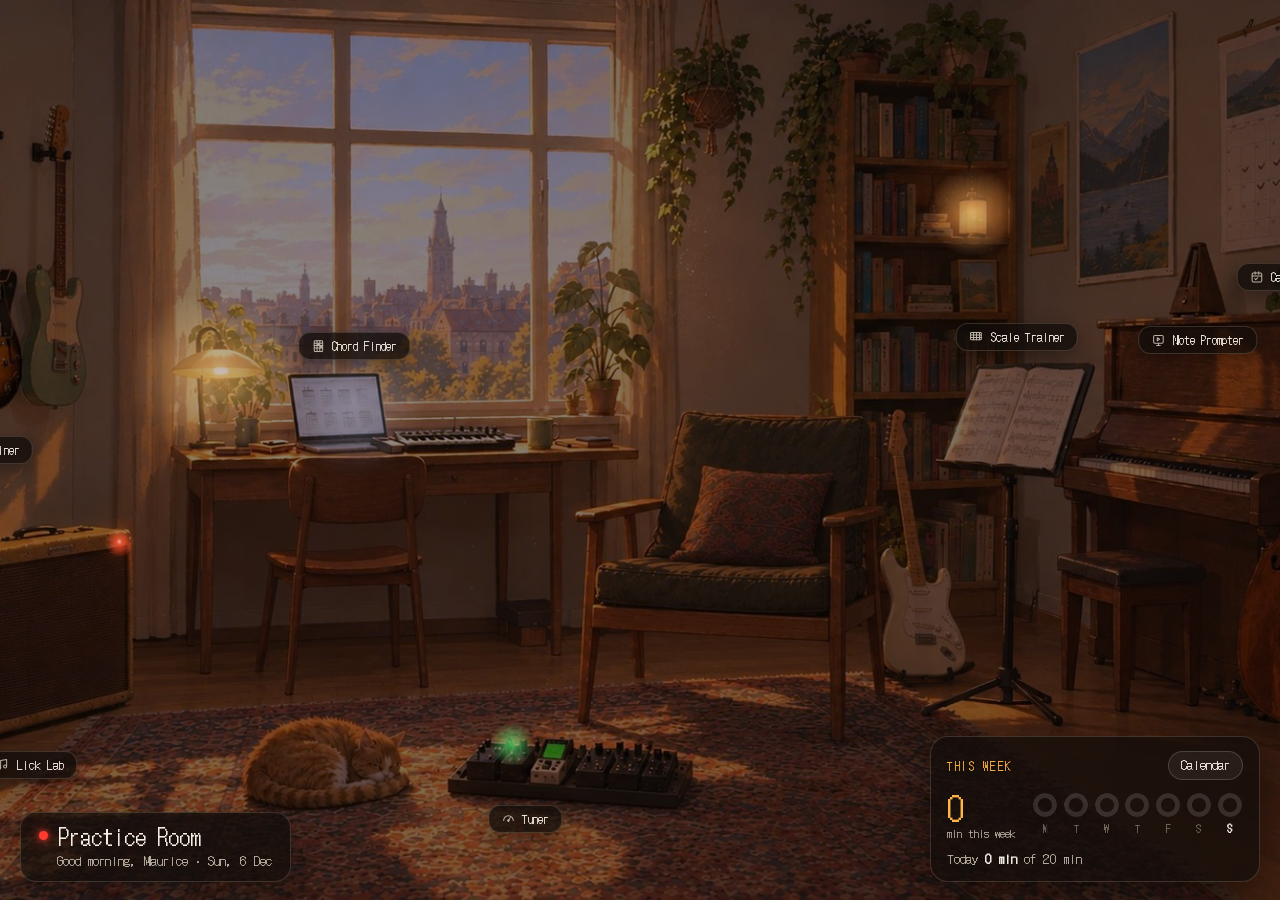
==== commit 36a9a31f: "Home: no streaks, calm week/month minutes; Lick Lab log counts in calendar and Rec lamp Co-Authored-" ====
--- a/index.html
+++ b/index.html
@@ -22,7 +22,7 @@
    · Dagdeel: 's avonds en 's nachts wordt de kamer donkerder en gaan de lampen meer gloeien.
      Testen: index.html?hour=22
    ════════════════════════════════════════════════════════════════════════════ */
-:root{--bg:#0b0806;--tx:#f5efe6;--mut:#b8b0a3;--mut2:#7d766b;--glow:#ffb547;--teal:#4fe3d0;--violet:#b98cff;--rose:#ff8fab;--sky:#7cc4ff;
+:root{--bg:#0b0806;--tx:#f5efe6;--mut:#b8b0a3;--mut2:#7d766b;--glow:#ffb547;--teal:#4fe3d0;--violet:#b98cff;--rose:#ff8fab;--sky:#7cc4ff;--lime:#a8d672;
   --glass:rgba(18,13,10,.74);   /* geen backdrop-filter (live blur rekent elk beeld opnieuw boven de bewegende scène), dus iets dichter */
   --rec:#ff3b30;
   --df:"DotGothic16";--dw:400;--dfs:1;--dls:0;   /* lo-fi lettertype voor titels en labels (keuze in het menu S) */
@@ -159,7 +159,7 @@
 .calf{display:flex;flex-wrap:wrap;align-items:center;justify-content:space-between;gap:12px;margin-top:16px}
 .callg{display:flex;flex-wrap:wrap;gap:8px 20px;font-size:13px;color:var(--mut)}
 .callg i{display:inline-block;width:11px;height:11px;border-radius:50%;margin-right:7px;vertical-align:-1px}
-.callg i.p{background:var(--violet)}.callg i.c{background:var(--rose)}.callg i.f{background:var(--teal)}.callg i.s{background:var(--glow)}.callg i.cf{background:var(--sky)}.callg i.m{background:#f5efe6}.callg i.r{background:transparent;box-shadow:inset 0 0 0 2px #f5efe6}
+.callg i.p{background:var(--violet)}.callg i.c{background:var(--rose)}.callg i.f{background:var(--teal)}.callg i.s{background:var(--glow)}.callg i.cf{background:var(--sky)}.callg i.l{background:var(--lime)}.callg i.m{background:#f5efe6}.callg i.r{background:transparent;box-shadow:inset 0 0 0 2px #f5efe6}
 .calbtn{border:1px solid rgba(255,255,255,.14);background:rgba(255,255,255,.05);color:var(--tx);border-radius:999px;padding:7px 14px;font:inherit;font-size:13px;cursor:pointer}
 .calbtn:hover,.calbtn[aria-expanded="true"]{border-color:var(--glow)}
 .calgoals{margin-top:14px;padding-top:14px;border-top:1px solid rgba(255,255,255,.08)}.calgoals p{margin:0 0 10px;font-size:13px;color:var(--mut)}
@@ -197,7 +197,7 @@
 
 <aside class="mini" id="mini" aria-label="Practice this week">
   <div class="mh"><span id="miniH"></span><button type="button" id="openCal"></button></div>
-  <div class="mrow"><div class="big"><b id="mStreak">0</b><small id="mStreakL"></small></div><div class="wk" id="mWeek"></div></div>
+  <div class="mrow"><div class="big"><b id="mWeekT">0</b><small id="mWeekL"></small></div><div class="wk" id="mWeek"></div></div>
   <div class="mt" id="mToday"></div>
 </aside>
 
@@ -304,15 +304,15 @@
 
 /* Overige teksten. Mag je ook aanpassen. */
 const TEXT={
-  cal:{title:'Your practice',streak:n=>n===1?'day streak':'days streak',best:'longest streak',week:'this week',month:'this month',today:'today / goal',rest:'rest day',
-       fret:'Fretboard Trainer',scale:'Scale Trainer',prompt:'Note Prompter',moves:'Chord Moves',finder:'Chord Finder',manual:'Without the app',promptT:(m,n)=>`Prompter ${m}`+(n?` (${n} prompts)`:''),movesT:(m,l)=>`Chord Moves ${m}`+(l?` (${l})`:''),finderT:(m,l)=>`Chord Finder ${m}`+(l?` (${l})`:''),goalMet:'Daily goal met',none:'no practice',goal:g=>`goal ${g}`,
+  cal:{title:'Your practice',week:'this week',month:'this month',today:'today / goal',rest:'rest day',
+       fret:'Fretboard Trainer',scale:'Scale Trainer',prompt:'Note Prompter',moves:'Chord Moves',lick:'Lick Lab',finder:'Chord Finder',manual:'Without the app',promptT:(m,n)=>`Prompter ${m}`+(n?` (${n} prompts)`:''),lickT:m=>`Lick Lab ${m}`,movesT:(m,l)=>`Chord Moves ${m}`+(l?` (${l})`:''),finderT:(m,l)=>`Chord Finder ${m}`+(l?` (${l})`:''),goalMet:'Daily goal met',none:'no practice',goal:g=>`goal ${g}`,
        fretT:(m,n,p)=>`Fretboard ${m}`+(n?` (${n} notes, ${p}% right)`:''),scaleT:(m,l)=>`Scale ${m}`+(l?` (${l})`:''),manT:m=>`Without the app ${m}`,
        popQ:'Practised without the app?',less:'5 minutes less',more:'5 minutes more',clear:'Clear',
-       goalsBtn:'Daily goals',goalsHelp:'Minutes per day of the week. 0 = rest day: it doesn’t count and doesn’t break your streak.',
+       goalsBtn:'Daily goals',goalsHelp:'Minutes per day of the week. 0 = rest day: it just doesn’t count.',
        wd:['Mon','Tue','Wed','Thu','Fri','Sat','Sun'],wdLong:['Monday','Tuesday','Wednesday','Thursday','Friday','Saturday','Sunday']},
-  mini:{title:'This week',open:'Calendar',today:(a,b)=>`Today <b>${a}</b> of ${b}`,rest:'Rest day today',wd:['M','T','W','T','F','S','S']},
+  mini:{title:'This week',week:'this week',open:'Calendar',today:(a,b)=>`Today <b>${a}</b> of ${b}`,rest:'Rest day today',wd:['M','T','W','T','F','S','S']},
   due:n=>n===1?'1 note due today':`${n} notes due today`,caughtUp:'All caught up for today',
-  promptToday:n=>`${n} prompts today`,movesLearned:(n,t)=>`${n} of ${t} moves learned`,calSub:n=>n?`${n} day streak`:'Your practice log'
+  promptToday:n=>`${n} prompts today`,movesLearned:(n,t)=>`${n} of ${t} moves learned`,calSub:t=>t?`${t} this week`:'Your practice log'
 };
 
 /* ════════════════════════════════════════════════════════════════════════════
@@ -374,7 +374,7 @@
   $('#hit').innerHTML='<rect class="hbg" width="'+W+'" height="'+H+'"/>'+SPOTS.map(s=>'<polygon class="hp" data-id="'+s.id+'" points="'+pts(s)+'"/>').join('')+'<polygon class="draft" id="draft" points=""/>';
   edShow();}   /* de schets van een nieuwe zone blijft staan */
 function renderLabels(){
-  $('#labs').innerHTML=SPOTS.map(s=>{const sm=s.id==='cal'?{line:TEXT.calSub(streaks(calLogs(),goals()).cur)}:summary(s),at=atOf(s);
+  $('#labs').innerHTML=SPOTS.map(s=>{const sm=s.id==='cal'?{line:TEXT.calSub(weekMin(calLogs())>0?fmtMin(weekMin(calLogs())):'')}:summary(s),at=atOf(s);
     return '<a class="lab" href="'+esc(s.file)+'" data-id="'+s.id+'" draggable="false" style="left:'+px(at[0])+';top:'+py(at[1])+'"><b>'+(ICONS[s.key]?'<svg class="ic" viewBox="0 0 24 24" aria-hidden="true">'+ICONS[s.key]+'</svg>':'')+esc(s.name)+'</b>'
       +(sm.line?'<small>'+esc(sm.line)+'</small>':'')+(sm.badge?'<span class="bd" aria-label="'+esc(sm.line)+'">'+sm.badge+'</span>':'')+'</a>';}).join('');
   if(active)setActive(active,1);}
@@ -603,8 +603,8 @@
   $('#edCode').onclick=()=>copyText(toolsCode());}
 
 /* ══ OEFENKALENDER (gelijk aan de vorige Home) ══════════════════════════════════
-   Bronnen: logboek van de Fretboard Trainer (fretTrainer.log), van de Scale Trainer (toonladderTrainer:log),
-   van de Note Prompter (notePrompter.log), van Chord Moves (chordMoves.log), van Chord Finder (chordFinder.log),
+   Bronnen (alleen lezen): logboek van de Fretboard Trainer (fretTrainer.log), van de Scale Trainer (toonladderTrainer:log),
+   van de Note Prompter (notePrompter.log), van Chord Moves (chordMoves.log), van Chord Finder (chordFinder.log), van Lick Lab (practiceRoom.lickLab.log),
    en wat je zelf invult (practiceRoom.manual, minuten per dag). Dagdoelen per weekdag: practiceRoom.goals (ma…zo, 0 = rustdag). */
 const CAL={weeksWide:52,weeksNarrow:26,step:5};
 const dKey=(d)=>d.getFullYear()+'-'+String(d.getMonth()+1).padStart(2,'0')+'-'+String(d.getDate()).padStart(2,'0');
@@ -614,17 +614,15 @@
 function calLogs(){
   const fl=read('fretTrainer.log')||(CACHE.fret&&CACHE.fret.log)||{},sl=read('toonladderTrainer:log')||(CACHE.scale&&CACHE.scale.log)||{};
   const pl=read('notePrompter.log')||(CACHE.prompt&&CACHE.prompt.log)||{},ml=read('chordMoves.log')||(CACHE.moves&&CACHE.moves.log)||{};
-  const cfl=read('chordFinder.log')||(CACHE.finder&&CACHE.finder.log)||{};
-  return{fl,sl,pl,ml,cfl,man:read('practiceRoom.manual')||{}};}
+  const cfl=read('chordFinder.log')||(CACHE.finder&&CACHE.finder.log)||{},ll=read('practiceRoom.lickLab.log')||{};
+  return{fl,sl,pl,ml,cfl,ll,man:read('practiceRoom.manual')||{}};}
 const goals=()=>{const g=read('practiceRoom.goals');return Array.isArray(g)&&g.length===7?g.map(x=>Math.max(0,Math.min(600,+x||0))):[20,20,20,20,20,20,20];};
-function dayInfo(L,k,d,G){const f=(L.fl[k]&&L.fl[k].s||0)/60,sc=(L.sl[k]&&L.sl[k].s||0)/60,p=(L.pl[k]&&L.pl[k].s||0)/60,cm=(L.ml[k]&&L.ml[k].s||0)/60,cf=(L.cfl[k]&&L.cfl[k].s||0)/60,m=+L.man[k]||0,t=f+sc+p+cm+cf+m,g=G[wdIdx(d)];
-  return{f,sc,p,cm,cf,m,t,g,met:g>0&&t>=g,rest:g===0,fe:L.fl[k],se:L.sl[k],pe:L.pl[k],me:L.ml[k],cfe:L.cfl[k]};}
-function streaks(L,G){const today=new Date();today.setHours(0,0,0,0);
-  const keys=[...Object.keys(L.fl),...Object.keys(L.sl),...Object.keys(L.pl),...Object.keys(L.ml),...Object.keys(L.cfl),...Object.keys(L.man)].sort();if(!keys.length)return{cur:0,best:0};
-  const [y,mo,da]=keys[0].split('-').map(Number);let d=new Date(y,mo-1,da),run=0,best=0;
-  for(;d<=today;d=addDays(d,1)){const i=dayInfo(L,dKey(d),d,G);if(i.rest)continue;
-    if(i.met){run++;best=Math.max(best,run);}else if(+d!==+today)run=0;}
-  return{cur:run,best};}
+function dayInfo(L,k,d,G){const f=(L.fl[k]&&L.fl[k].s||0)/60,sc=(L.sl[k]&&L.sl[k].s||0)/60,p=(L.pl[k]&&L.pl[k].s||0)/60,cm=(L.ml[k]&&L.ml[k].s||0)/60,cf=(L.cfl[k]&&L.cfl[k].s||0)/60,ll=(L.ll[k]&&L.ll[k].s||0)/60,m=+L.man[k]||0,t=f+sc+p+cm+cf+ll+m,g=G[wdIdx(d)];
+  return{f,sc,p,cm,cf,ll,m,t,g,met:g>0&&t>=g,rest:g===0,fe:L.fl[k],se:L.sl[k],pe:L.pl[k],me:L.ml[k],cfe:L.cfl[k],lle:L.ll[k]};}
+/* minuten van deze week (maandag t/m vandaag), over alle bronnen */
+function weekMin(L){const today=new Date();today.setHours(0,0,0,0);let w=0;
+  for(let d=addDays(today,-wdIdx(today));d<=today;d=addDays(d,1))w+=dayInfo(L,dKey(d),d,[0,0,0,0,0,0,0]).t;
+  return w;}
 function renderCal(){const T=TEXT.cal,L=calLogs(),G=goals(),today=new Date();today.setHours(0,0,0,0);
   const weeks=innerWidth>1150?CAL.weeksWide:CAL.weeksNarrow,start=addDays(today,-wdIdx(today)-7*(weeks-1));
   let cells='',months='',lastM=-1;
@@ -632,18 +630,18 @@
     if(ws.getMonth()!==lastM){lastM=ws.getMonth();months+='<span style="grid-column:'+(w+1)+'">'+ws.toLocaleDateString('en-GB',{month:'short'})+'</span>';}
     for(let r=0;r<7;r++){const d=addDays(ws,r),k=dKey(d),fut=d>today,i=dayInfo(L,k,d,G);
       if(fut){cells+='<span class="cd fut"></span>';continue;}
-      let bg='';if(i.t>0){const a=i.f/i.t*360,b=a+i.sc/i.t*360,c=b+i.p/i.t*360,e=c+i.cm/i.t*360,e2=e+i.cf/i.t*360;bg='background:conic-gradient(var(--teal) 0 '+a+'deg,var(--glow) '+a+'deg '+b+'deg,var(--violet) '+b+'deg '+c+'deg,var(--rose) '+c+'deg '+e+'deg,var(--sky) '+e+'deg '+e2+'deg,#f5efe6 '+e2+'deg 360deg);opacity:'+(.35+.65*Math.min(1,i.t/(i.g||20))).toFixed(2)+';';}
+      let bg='';if(i.t>0){const a=i.f/i.t*360,b=a+i.sc/i.t*360,c=b+i.p/i.t*360,e=c+i.cm/i.t*360,e2=e+i.cf/i.t*360,e3=e2+i.ll/i.t*360;bg='background:conic-gradient(var(--teal) 0 '+a+'deg,var(--glow) '+a+'deg '+b+'deg,var(--violet) '+b+'deg '+c+'deg,var(--rose) '+c+'deg '+e+'deg,var(--sky) '+e+'deg '+e2+'deg,var(--lime) '+e2+'deg '+e3+'deg,#f5efe6 '+e3+'deg 360deg);opacity:'+(.35+.65*Math.min(1,i.t/(i.g||20))).toFixed(2)+';';}
       cells+='<button type="button" class="cd'+(i.t>0?' on':'')+(i.met?' met':'')+(i.rest?' rest':'')+(+d===+today?' today':'')+'" data-k="'+k+'" style="'+bg+'" aria-label="'+esc(calLabel(i,d))+'"></button>';}}
   $('#calGrid').style.gridTemplateColumns='repeat('+weeks+',var(--cs))';$('#calMonths').style.gridTemplateColumns='repeat('+weeks+',var(--cs))';
   $('#calGrid').innerHTML=cells;$('#calMonths').innerHTML=months;
   const box=$('.calbox');box.scrollLeft=box.scrollWidth;
   $('#calWd').innerHTML=T.wd.map((x,j)=>'<span>'+(j%2?'':esc(x))+'</span>').join('');
-  const st=streaks(L,G),mon=addDays(today,-wdIdx(today)),first=new Date(today.getFullYear(),today.getMonth(),1);let wk=0,mo=0;
+  const mon=addDays(today,-wdIdx(today)),first=new Date(today.getFullYear(),today.getMonth(),1);let wk=0,mo=0;
   for(let d=new Date(Math.min(+mon,+first));d<=today;d=addDays(d,1)){const t=dayInfo(L,dKey(d),d,G).t;if(d>=mon)wk+=t;if(d>=first)mo+=t;}
   const ti=dayInfo(L,dKey(today),today,G);
-  $('#calStats').innerHTML=[[st.cur,T.streak(st.cur)],[st.best,T.best],[fmtMin(wk),T.week],[fmtMin(mo),T.month],[ti.rest?T.rest:fmtMin(ti.t)+' / '+fmtMin(ti.g),T.today]]
+  $('#calStats').innerHTML=[[fmtMin(wk),T.week],[fmtMin(mo),T.month],[ti.rest?T.rest:fmtMin(ti.t)+' / '+fmtMin(ti.g),T.today]]
     .map(([v,l])=>'<div><b>'+esc(String(v))+'</b><small>'+esc(l)+'</small></div>').join('');
-  $('#calLegend').innerHTML=[['f',T.fret],['s',T.scale],['p',T.prompt],['c',T.moves],['cf',T.finder],['m',T.manual],['r',T.goalMet]].map(([c,l])=>'<span><i class="'+c+'"></i>'+esc(l)+'</span>').join('');
+  $('#calLegend').innerHTML=[['f',T.fret],['s',T.scale],['p',T.prompt],...(Object.keys(L.ml).length?[['c',T.moves]]:[]),['cf',T.finder],['l',T.lick],['m',T.manual],['r',T.goalMet]].map(([c,l])=>'<span><i class="'+c+'"></i>'+esc(l)+'</span>').join('');
   renderMini();}
 function calLabel(i,d){const T=TEXT.cal,parts=[];
   if(i.f)parts.push(T.fretT(fmtMin(i.f),i.fe&&i.fe.n,i.fe&&i.fe.n?Math.round(100*i.fe.ok/i.fe.n):null));
@@ -651,6 +649,7 @@
   if(i.p)parts.push(T.promptT(fmtMin(i.p),i.pe&&i.pe.n));
   if(i.cm)parts.push(T.movesT(fmtMin(i.cm),i.me&&Array.isArray(i.me.p)&&i.me.p.length?i.me.p.join(', '):''));
   if(i.cf)parts.push(T.finderT(fmtMin(i.cf),i.cfe&&Array.isArray(i.cfe.p)&&i.cfe.p.length?i.cfe.p.slice(0,8).join(', '):''));
+  if(i.ll)parts.push(T.lickT(fmtMin(i.ll)));
   if(i.m)parts.push(T.manT(fmtMin(i.m)));
   return d.toLocaleDateString('en-GB',{weekday:'short',day:'numeric',month:'short'})+' · '+(i.t?fmtMin(i.t):T.none)+(i.rest?' · '+T.rest:' · '+T.goal(fmtMin(i.g)))+(parts.length?'\n'+parts.join('\n'):'');}
 function calPop(btn){const T=TEXT.cal,k=btn.dataset.k,[y,mo,da]=k.split('-').map(Number),d=new Date(y,mo-1,da),man=read('practiceRoom.manual')||{},v=+man[k]||0;
@@ -690,8 +689,8 @@
 
 /* ── mini-kalender rechtsonder: reeks + deze week ── */
 function renderMini(){const T=TEXT.mini,L=calLogs(),G=goals(),today=new Date();today.setHours(0,0,0,0);
-  const st=streaks(L,G),mon=addDays(today,-wdIdx(today));
-  $('#mStreak').textContent=st.cur;$('#mStreakL').textContent=TEXT.cal.streak(st.cur);
+  const mon=addDays(today,-wdIdx(today)),wm=Math.round(weekMin(L));
+  $('#mWeekT').textContent=wm>=60?Math.floor(wm/60)+' h '+(wm%60):wm;$('#mWeekL').textContent=wm>=60?T.week:'min '+T.week;
   $('#mWeek').innerHTML=T.wd.map((w,j)=>{const d=addDays(mon,j),i=dayInfo(L,dKey(d),d,G),fut=d>today,p=i.g?Math.min(1,i.t/i.g):(i.t>0?1:0);
     return '<div title="'+esc(calLabel(i,d))+'"><span class="dr'+(i.met?' met':'')+(i.rest&&!i.t?' rest':'')+(fut?' fut':'')+'" style="--p:'+p.toFixed(3)+'"></span><span'+(+d===+today?' class="td"':'')+'>'+w+'</span></div>';}).join('');
   const ti=dayInfo(L,dKey(today),today,G);
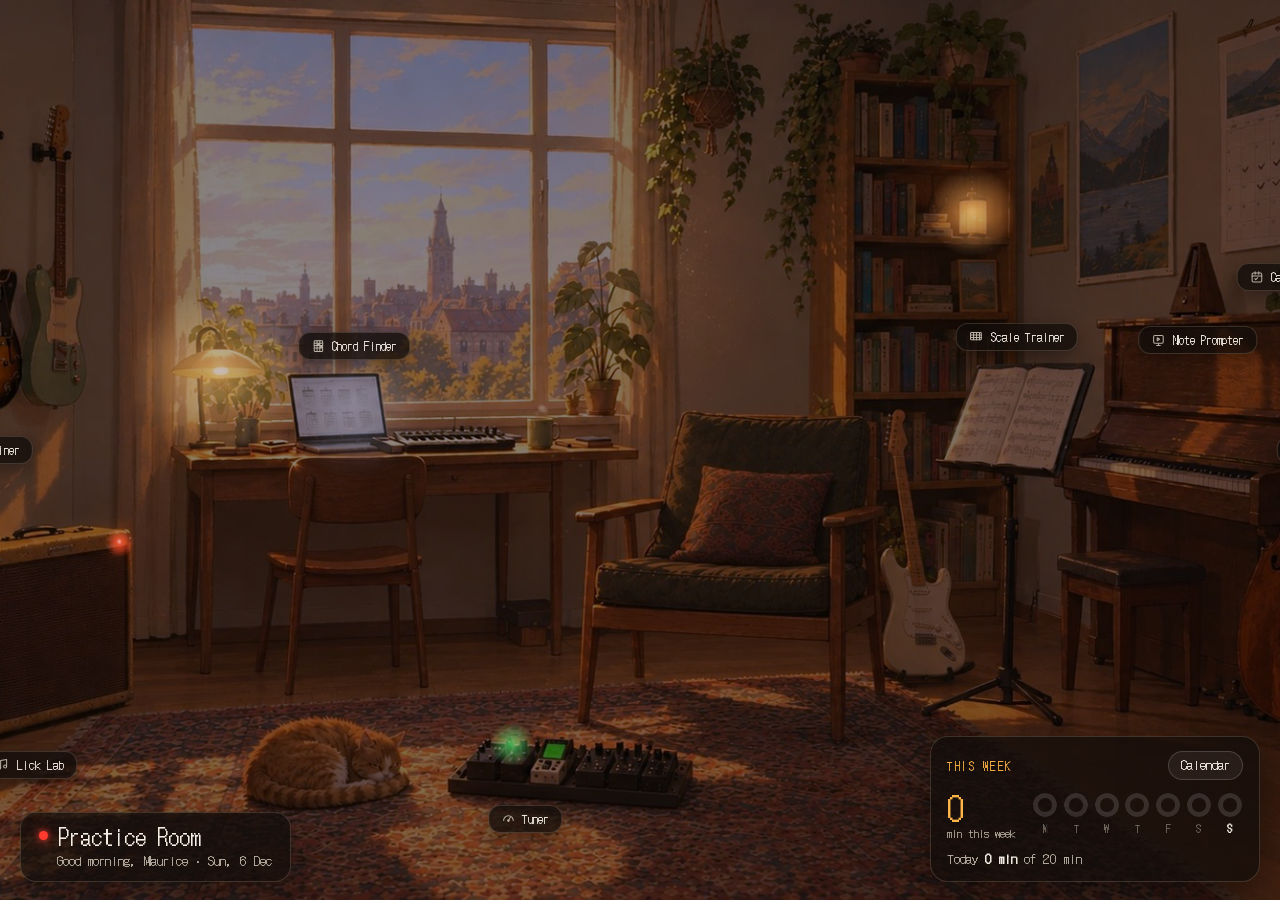
==== commit 1161ffb6: "Ear Trainer: name intervals by ear, with smart practice New trainer ear-trainer.html in the shared s" ====
--- a/index.html
+++ b/index.html
@@ -22,7 +22,7 @@
    · Dagdeel: 's avonds en 's nachts wordt de kamer donkerder en gaan de lampen meer gloeien.
      Testen: index.html?hour=22
    ════════════════════════════════════════════════════════════════════════════ */
-:root{--bg:#0b0806;--tx:#f5efe6;--mut:#b8b0a3;--mut2:#7d766b;--glow:#ffb547;--teal:#4fe3d0;--violet:#b98cff;--rose:#ff8fab;--sky:#7cc4ff;--lime:#a8d672;
+:root{--bg:#0b0806;--tx:#f5efe6;--mut:#b8b0a3;--mut2:#7d766b;--glow:#ffb547;--teal:#4fe3d0;--violet:#b98cff;--rose:#ff8fab;--sky:#7cc4ff;--lime:#a8d672;--clay:#d9906a;
   --glass:rgba(18,13,10,.74);   /* geen backdrop-filter (live blur rekent elk beeld opnieuw boven de bewegende scène), dus iets dichter */
   --rec:#ff3b30;
   --df:"DotGothic16";--dw:400;--dfs:1;--dls:0;   /* lo-fi lettertype voor titels en labels (keuze in het menu S) */
@@ -159,7 +159,7 @@
 .calf{display:flex;flex-wrap:wrap;align-items:center;justify-content:space-between;gap:12px;margin-top:16px}
 .callg{display:flex;flex-wrap:wrap;gap:8px 20px;font-size:13px;color:var(--mut)}
 .callg i{display:inline-block;width:11px;height:11px;border-radius:50%;margin-right:7px;vertical-align:-1px}
-.callg i.p{background:var(--violet)}.callg i.c{background:var(--rose)}.callg i.f{background:var(--teal)}.callg i.s{background:var(--glow)}.callg i.cf{background:var(--sky)}.callg i.l{background:var(--lime)}.callg i.m{background:#f5efe6}.callg i.r{background:transparent;box-shadow:inset 0 0 0 2px #f5efe6}
+.callg i.p{background:var(--violet)}.callg i.c{background:var(--rose)}.callg i.f{background:var(--teal)}.callg i.s{background:var(--glow)}.callg i.cf{background:var(--sky)}.callg i.l{background:var(--lime)}.callg i.e{background:var(--clay)}.callg i.m{background:#f5efe6}.callg i.r{background:transparent;box-shadow:inset 0 0 0 2px #f5efe6}
 .calbtn{border:1px solid rgba(255,255,255,.14);background:rgba(255,255,255,.05);color:var(--tx);border-radius:999px;padding:7px 14px;font:inherit;font-size:13px;cursor:pointer}
 .calbtn:hover,.calbtn[aria-expanded="true"]{border-color:var(--glow)}
 .calgoals{margin-top:14px;padding-top:14px;border-top:1px solid rgba(255,255,255,.08)}.calgoals p{margin:0 0 10px;font-size:13px;color:var(--mut)}
@@ -263,7 +263,7 @@
    spot = de klikzone: punten [x,y] rond het object, in pixels van het beeld (druk E op de pagina om ze te tekenen).
    at   = waar het label staat [x,y].
    Makkelijker: druk E op de pagina, sleep de labels en teken zones; "Copy as TOOLS code" geeft dit hele blok terug om hier te plakken.
-   live = 'fretboard', 'scales', 'prompter' of 'moves' toont je actuele voortgang in het label.
+   live = 'fretboard', 'scales', 'prompter', 'moves' of 'ear' toont je actuele voortgang in het label.
    (Chord Moves, de piano, staat hier bewust niet meer; chord-moves.html en zijn gegevens blijven bestaan.) */
 const TOOLS=[
   {file:'fretboard-trainer.html', name:'Fretboard Trainer', tagline:'Find every note, on every string.', live:'fretboard',
@@ -276,6 +276,8 @@
    spot:[[640,778],[662,767],[700,762],[760,764],[784,768],[795,796],[792,824],[700,828],[641,826],[635,800]], at:[716,856]},
   {file:'toonladder-trainer.html', name:'Scale Trainer', tagline:'Scales, arpeggios and progressions.', live:'scales',
    spot:[[1150,381],[1311,376],[1292,497],[1226,501],[1226,700],[1286,756],[1274,763],[1220,714],[1130,754],[1122,746],[1210,700],[1210,499],[1144,491]], at:[1230,352]},
+  {file:'ear-trainer.html', name:'Ear Trainer', tagline:'Hear an interval, name it.', live:'ear',
+   spot:[[1632,92],[1668,96],[1672,140],[1660,230],[1618,330],[1660,345],[1672,360],[1672,770],[1600,772],[1556,800],[1536,806],[1520,770],[1478,742],[1462,690],[1470,600],[1488,520],[1478,450],[1496,390],[1540,350],[1580,330],[1612,220]], at:[1560,470]},
   {file:'note-prompter.html', name:'Note Prompter', tagline:'Random notes and chords, on your foot pedal.', live:'prompter',
    spot:[[1410,255],[1428,255],[1452,328],[1387,330]], at:[1419,356]},
 ];
@@ -305,13 +307,14 @@
 /* Overige teksten. Mag je ook aanpassen. */
 const TEXT={
   cal:{title:'Your practice',week:'this week',month:'this month',today:'today / goal',rest:'rest day',
-       fret:'Fretboard Trainer',scale:'Scale Trainer',prompt:'Note Prompter',moves:'Chord Moves',lick:'Lick Lab',finder:'Chord Finder',manual:'Without the app',promptT:(m,n)=>`Prompter ${m}`+(n?` (${n} prompts)`:''),lickT:m=>`Lick Lab ${m}`,movesT:(m,l)=>`Chord Moves ${m}`+(l?` (${l})`:''),finderT:(m,l)=>`Chord Finder ${m}`+(l?` (${l})`:''),goalMet:'Daily goal met',none:'no practice',goal:g=>`goal ${g}`,
+       fret:'Fretboard Trainer',scale:'Scale Trainer',prompt:'Note Prompter',moves:'Chord Moves',lick:'Lick Lab',finder:'Chord Finder',ear:'Ear Trainer',earT:(m,n,p)=>`Ear Trainer ${m}`+(n?` (${n} intervals, ${p}% right)`:''),manual:'Without the app',promptT:(m,n)=>`Prompter ${m}`+(n?` (${n} prompts)`:''),lickT:m=>`Lick Lab ${m}`,movesT:(m,l)=>`Chord Moves ${m}`+(l?` (${l})`:''),finderT:(m,l)=>`Chord Finder ${m}`+(l?` (${l})`:''),goalMet:'Daily goal met',none:'no practice',goal:g=>`goal ${g}`,
        fretT:(m,n,p)=>`Fretboard ${m}`+(n?` (${n} notes, ${p}% right)`:''),scaleT:(m,l)=>`Scale ${m}`+(l?` (${l})`:''),manT:m=>`Without the app ${m}`,
        popQ:'Practised without the app?',less:'5 minutes less',more:'5 minutes more',clear:'Clear',
        goalsBtn:'Daily goals',goalsHelp:'Minutes per day of the week. 0 = rest day: it just doesn’t count.',
        wd:['Mon','Tue','Wed','Thu','Fri','Sat','Sun'],wdLong:['Monday','Tuesday','Wednesday','Thursday','Friday','Saturday','Sunday']},
   mini:{title:'This week',week:'this week',open:'Calendar',today:(a,b)=>`Today <b>${a}</b> of ${b}`,rest:'Rest day today',wd:['M','T','W','T','F','S','S']},
   due:n=>n===1?'1 note due today':`${n} notes due today`,caughtUp:'All caught up for today',
+  dueEar:n=>n===1?'1 interval due today':`${n} intervals due today`,
   promptToday:n=>`${n} prompts today`,movesLearned:(n,t)=>`${n} of ${t} moves learned`,calSub:t=>t?`${t} this week`:'Your practice log'
 };
 
@@ -339,12 +342,17 @@
   const today=Math.floor((Date.now()-new Date().getTimezoneOffset()*6e4)/864e5)+(+s.off||0);
   const due=Object.values(s.srs||{}).filter(e=>e&&e.due<=today).length;
   return{due,practised:Object.keys(s.stats||{}).length};}
+/* Ear Trainer: intervallen die vandaag aan de beurt zijn (srs in earTrainer.v1, alleen lezen; dagnummer zoals de trainer, met 'off') */
+function earDue(){const s=read('earTrainer.v1');if(!s||typeof s!=='object'||!s.srs||typeof s.srs!=='object')return null;
+  const today=Math.floor((Date.now()-new Date().getTimezoneOffset()*6e4)/864e5)+(+s.off||0),v=Object.values(s.srs).filter(e=>e&&typeof e==='object');
+  return{due:v.filter(e=>e.due<=today).length,practised:v.length};}
 function progName(){const s=read('toonladderTrainer:v1');
   if(!s||!Array.isArray(s.progs)||!s.progs.length)return CACHE.scale&&CACHE.scale.p&&CACHE.scale.p.name||null;
   const p=s.progs.find(x=>x.id===(s.view&&s.view.prog))||s.progs[0];return p&&p.name||null;}
 /* label: tweede regel (bij hover) en eventueel een teller */
 function summary(t){
   if(t.live==='fretboard'){const d=fretDue();if(d&&d.practised)return d.due?{line:TEXT.due(d.due),badge:d.due}:{line:TEXT.caughtUp};}
+  if(t.live==='ear'){const d=earDue();if(d&&d.practised)return d.due?{line:TEXT.dueEar(d.due),badge:d.due}:{line:TEXT.caughtUp};}
   if(t.live==='scales'){const n=progName();if(n)return{line:n};}
   if(t.live==='prompter'){const L=read('notePrompter.log')||(CACHE.prompt&&CACHE.prompt.log)||{},td=L[dKey(new Date())];if(td&&td.n)return{line:TEXT.promptToday(td.n)};}
   if(t.live==='moves'){const m=read('practiceRoom.movesSum')||(CACHE.moves&&CACHE.moves.sum);if(m&&m.total)return{line:TEXT.movesLearned(+m.learned||0,+m.total)};}
@@ -361,6 +369,7 @@
   'chord-finder.html':'<rect x="5" y="3" width="14" height="18" rx="1.5"/><path d="M5 7h14M9.7 3v18M14.3 3v18M5 11h14M5 15h14"/><circle cx="12" cy="9" r="1.4" fill="currentColor"/><circle cx="16.6" cy="13" r="1.4" fill="currentColor"/>',
   'lick-lab.html':'<path d="M9 18V6l10-2v12"/><circle cx="6.5" cy="18" r="2.5"/><circle cx="16.5" cy="16" r="2.5"/>',
   'note-prompter.html':'<rect x="4" y="4" width="16" height="13" rx="2"/><path d="M9 21h6M12 17v4"/><path d="M10 13V8l4 2.5z"/>',
+  'ear-trainer.html':'<path d="M7 9.5a5 5 0 0 1 10 0c0 2.6-1.8 3.6-2.6 4.9-.7 1.1-.6 2.7-1.6 3.8a2.6 2.6 0 0 1-4.3-.8"/><path d="M10 9.7a2 2 0 1 1 3.4 1.4c-.6.6-1.1 1-1.1 1.9"/>',
   'tuner.html':'<path d="M4 16a8 8 0 0 1 16 0"/><path d="M12 16l3.5-6"/><circle cx="12" cy="16" r="1.3" fill="currentColor"/>',
   'cal':'<rect x="4" y="5" width="16" height="15" rx="2"/><path d="M4 10h16M9 3v4M15 3v4"/><path d="M8.5 14.5l1.5 1.5 3-3"/>'};
 const atOf=s=>S.pos[s.key]||s.at,spotOf=s=>S.zone[s.key]||s.spot;   /* versleept label / eigen zone (bewerkmodus) gaat vóór TOOLS */
@@ -604,7 +613,7 @@
 
 /* ══ OEFENKALENDER (gelijk aan de vorige Home) ══════════════════════════════════
    Bronnen (alleen lezen): logboek van de Fretboard Trainer (fretTrainer.log), van de Scale Trainer (toonladderTrainer:log),
-   van de Note Prompter (notePrompter.log), van Chord Moves (chordMoves.log), van Chord Finder (chordFinder.log), van Lick Lab (practiceRoom.lickLab.log),
+   van de Note Prompter (notePrompter.log), van Chord Moves (chordMoves.log), van Chord Finder (chordFinder.log), van Lick Lab (practiceRoom.lickLab.log), van de Ear Trainer (earTrainer.log),
    en wat je zelf invult (practiceRoom.manual, minuten per dag). Dagdoelen per weekdag: practiceRoom.goals (ma…zo, 0 = rustdag). */
 const CAL={weeksWide:52,weeksNarrow:26,step:5};
 const dKey=(d)=>d.getFullYear()+'-'+String(d.getMonth()+1).padStart(2,'0')+'-'+String(d.getDate()).padStart(2,'0');
@@ -614,11 +623,11 @@
 function calLogs(){
   const fl=read('fretTrainer.log')||(CACHE.fret&&CACHE.fret.log)||{},sl=read('toonladderTrainer:log')||(CACHE.scale&&CACHE.scale.log)||{};
   const pl=read('notePrompter.log')||(CACHE.prompt&&CACHE.prompt.log)||{},ml=read('chordMoves.log')||(CACHE.moves&&CACHE.moves.log)||{};
-  const cfl=read('chordFinder.log')||(CACHE.finder&&CACHE.finder.log)||{},ll=read('practiceRoom.lickLab.log')||{};
-  return{fl,sl,pl,ml,cfl,ll,man:read('practiceRoom.manual')||{}};}
+  const cfl=read('chordFinder.log')||(CACHE.finder&&CACHE.finder.log)||{},ll=read('practiceRoom.lickLab.log')||{},el=read('earTrainer.log')||{};
+  return{fl,sl,pl,ml,cfl,ll,el,man:read('practiceRoom.manual')||{}};}
 const goals=()=>{const g=read('practiceRoom.goals');return Array.isArray(g)&&g.length===7?g.map(x=>Math.max(0,Math.min(600,+x||0))):[20,20,20,20,20,20,20];};
-function dayInfo(L,k,d,G){const f=(L.fl[k]&&L.fl[k].s||0)/60,sc=(L.sl[k]&&L.sl[k].s||0)/60,p=(L.pl[k]&&L.pl[k].s||0)/60,cm=(L.ml[k]&&L.ml[k].s||0)/60,cf=(L.cfl[k]&&L.cfl[k].s||0)/60,ll=(L.ll[k]&&L.ll[k].s||0)/60,m=+L.man[k]||0,t=f+sc+p+cm+cf+ll+m,g=G[wdIdx(d)];
-  return{f,sc,p,cm,cf,ll,m,t,g,met:g>0&&t>=g,rest:g===0,fe:L.fl[k],se:L.sl[k],pe:L.pl[k],me:L.ml[k],cfe:L.cfl[k],lle:L.ll[k]};}
+function dayInfo(L,k,d,G){const f=(L.fl[k]&&L.fl[k].s||0)/60,sc=(L.sl[k]&&L.sl[k].s||0)/60,p=(L.pl[k]&&L.pl[k].s||0)/60,cm=(L.ml[k]&&L.ml[k].s||0)/60,cf=(L.cfl[k]&&L.cfl[k].s||0)/60,ll=(L.ll[k]&&L.ll[k].s||0)/60,et=(L.el[k]&&L.el[k].s||0)/60,m=+L.man[k]||0,t=f+sc+p+cm+cf+ll+et+m,g=G[wdIdx(d)];
+  return{f,sc,p,cm,cf,ll,et,m,t,g,met:g>0&&t>=g,rest:g===0,fe:L.fl[k],se:L.sl[k],pe:L.pl[k],me:L.ml[k],cfe:L.cfl[k],lle:L.ll[k],ete:L.el[k]};}
 /* minuten van deze week (maandag t/m vandaag), over alle bronnen */
 function weekMin(L){const today=new Date();today.setHours(0,0,0,0);let w=0;
   for(let d=addDays(today,-wdIdx(today));d<=today;d=addDays(d,1))w+=dayInfo(L,dKey(d),d,[0,0,0,0,0,0,0]).t;
@@ -630,7 +639,7 @@
     if(ws.getMonth()!==lastM){lastM=ws.getMonth();months+='<span style="grid-column:'+(w+1)+'">'+ws.toLocaleDateString('en-GB',{month:'short'})+'</span>';}
     for(let r=0;r<7;r++){const d=addDays(ws,r),k=dKey(d),fut=d>today,i=dayInfo(L,k,d,G);
       if(fut){cells+='<span class="cd fut"></span>';continue;}
-      let bg='';if(i.t>0){const a=i.f/i.t*360,b=a+i.sc/i.t*360,c=b+i.p/i.t*360,e=c+i.cm/i.t*360,e2=e+i.cf/i.t*360,e3=e2+i.ll/i.t*360;bg='background:conic-gradient(var(--teal) 0 '+a+'deg,var(--glow) '+a+'deg '+b+'deg,var(--violet) '+b+'deg '+c+'deg,var(--rose) '+c+'deg '+e+'deg,var(--sky) '+e+'deg '+e2+'deg,var(--lime) '+e2+'deg '+e3+'deg,#f5efe6 '+e3+'deg 360deg);opacity:'+(.35+.65*Math.min(1,i.t/(i.g||20))).toFixed(2)+';';}
+      let bg='';if(i.t>0){const a=i.f/i.t*360,b=a+i.sc/i.t*360,c=b+i.p/i.t*360,e=c+i.cm/i.t*360,e2=e+i.cf/i.t*360,e3=e2+i.ll/i.t*360,e4=e3+i.et/i.t*360;bg='background:conic-gradient(var(--teal) 0 '+a+'deg,var(--glow) '+a+'deg '+b+'deg,var(--violet) '+b+'deg '+c+'deg,var(--rose) '+c+'deg '+e+'deg,var(--sky) '+e+'deg '+e2+'deg,var(--lime) '+e2+'deg '+e3+'deg,var(--clay) '+e3+'deg '+e4+'deg,#f5efe6 '+e4+'deg 360deg);opacity:'+(.35+.65*Math.min(1,i.t/(i.g||20))).toFixed(2)+';';}
       cells+='<button type="button" class="cd'+(i.t>0?' on':'')+(i.met?' met':'')+(i.rest?' rest':'')+(+d===+today?' today':'')+'" data-k="'+k+'" style="'+bg+'" aria-label="'+esc(calLabel(i,d))+'"></button>';}}
   $('#calGrid').style.gridTemplateColumns='repeat('+weeks+',var(--cs))';$('#calMonths').style.gridTemplateColumns='repeat('+weeks+',var(--cs))';
   $('#calGrid').innerHTML=cells;$('#calMonths').innerHTML=months;
@@ -641,7 +650,7 @@
   const ti=dayInfo(L,dKey(today),today,G);
   $('#calStats').innerHTML=[[fmtMin(wk),T.week],[fmtMin(mo),T.month],[ti.rest?T.rest:fmtMin(ti.t)+' / '+fmtMin(ti.g),T.today]]
     .map(([v,l])=>'<div><b>'+esc(String(v))+'</b><small>'+esc(l)+'</small></div>').join('');
-  $('#calLegend').innerHTML=[['f',T.fret],['s',T.scale],['p',T.prompt],...(Object.keys(L.ml).length?[['c',T.moves]]:[]),['cf',T.finder],['l',T.lick],['m',T.manual],['r',T.goalMet]].map(([c,l])=>'<span><i class="'+c+'"></i>'+esc(l)+'</span>').join('');
+  $('#calLegend').innerHTML=[['f',T.fret],['s',T.scale],['p',T.prompt],...(Object.keys(L.ml).length?[['c',T.moves]]:[]),['cf',T.finder],['l',T.lick],['e',T.ear],['m',T.manual],['r',T.goalMet]].map(([c,l])=>'<span><i class="'+c+'"></i>'+esc(l)+'</span>').join('');
   renderMini();}
 function calLabel(i,d){const T=TEXT.cal,parts=[];
   if(i.f)parts.push(T.fretT(fmtMin(i.f),i.fe&&i.fe.n,i.fe&&i.fe.n?Math.round(100*i.fe.ok/i.fe.n):null));
@@ -650,6 +659,7 @@
   if(i.cm)parts.push(T.movesT(fmtMin(i.cm),i.me&&Array.isArray(i.me.p)&&i.me.p.length?i.me.p.join(', '):''));
   if(i.cf)parts.push(T.finderT(fmtMin(i.cf),i.cfe&&Array.isArray(i.cfe.p)&&i.cfe.p.length?i.cfe.p.slice(0,8).join(', '):''));
   if(i.ll)parts.push(T.lickT(fmtMin(i.ll)));
+  if(i.et)parts.push(T.earT(fmtMin(i.et),i.ete&&i.ete.n,i.ete&&i.ete.n?Math.round(100*i.ete.ok/i.ete.n):null));
   if(i.m)parts.push(T.manT(fmtMin(i.m)));
   return d.toLocaleDateString('en-GB',{weekday:'short',day:'numeric',month:'short'})+' · '+(i.t?fmtMin(i.t):T.none)+(i.rest?' · '+T.rest:' · '+T.goal(fmtMin(i.g)))+(parts.length?'\n'+parts.join('\n'):'');}
 function calPop(btn){const T=TEXT.cal,k=btn.dataset.k,[y,mo,da]=k.split('-').map(Number),d=new Date(y,mo-1,da),man=read('practiceRoom.manual')||{},v=+man[k]||0;
